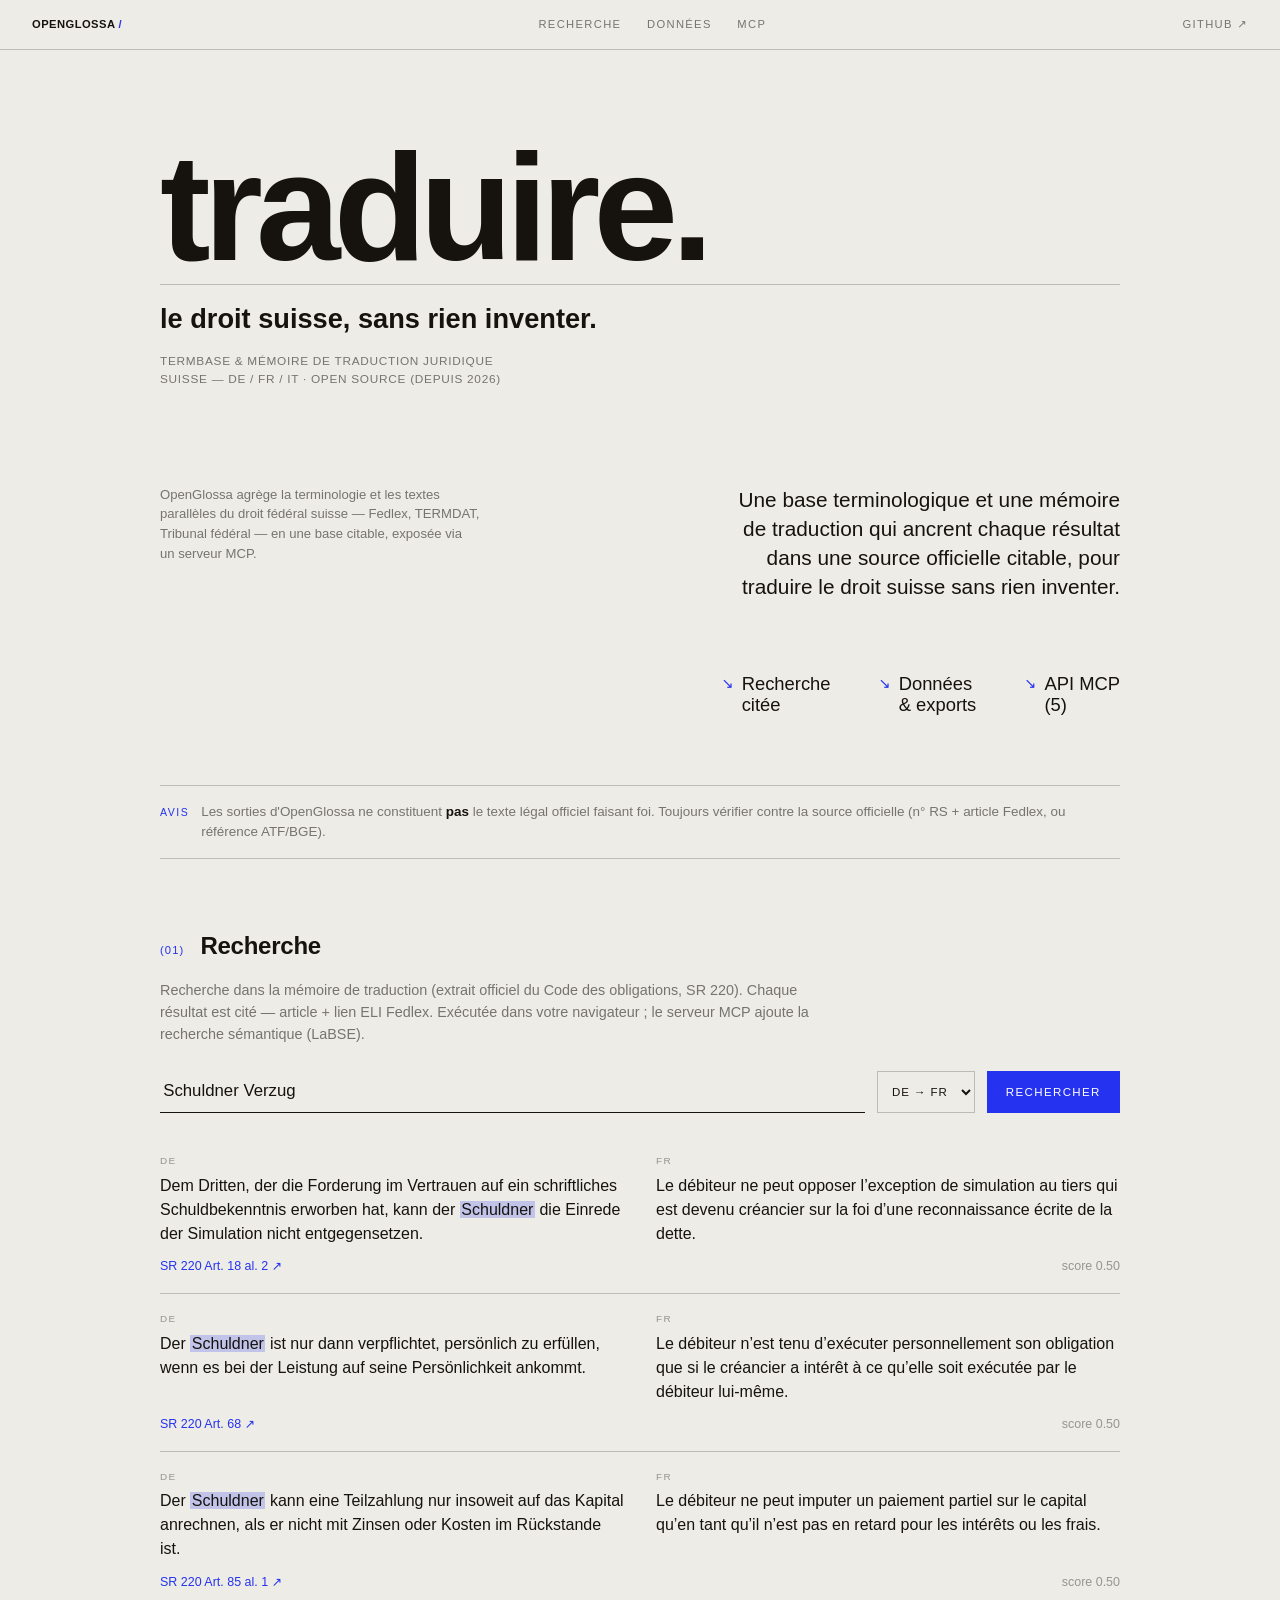
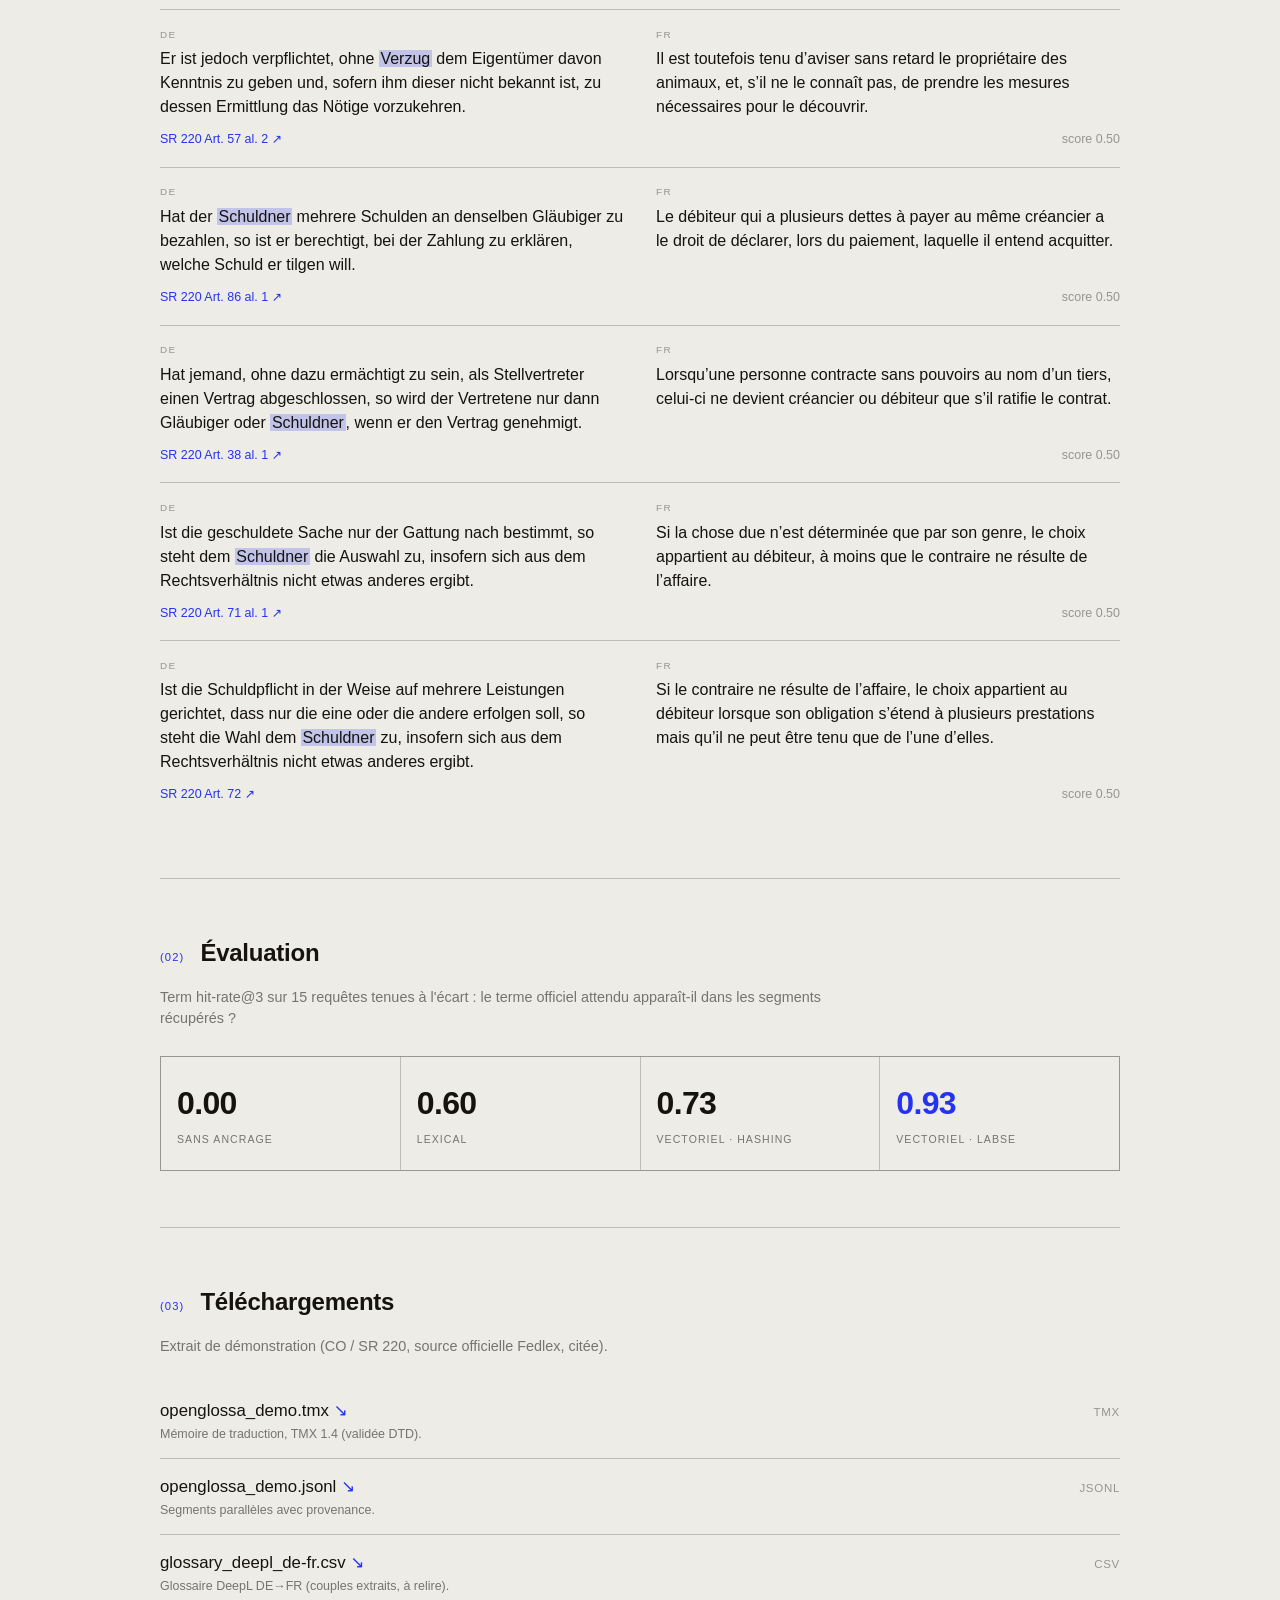
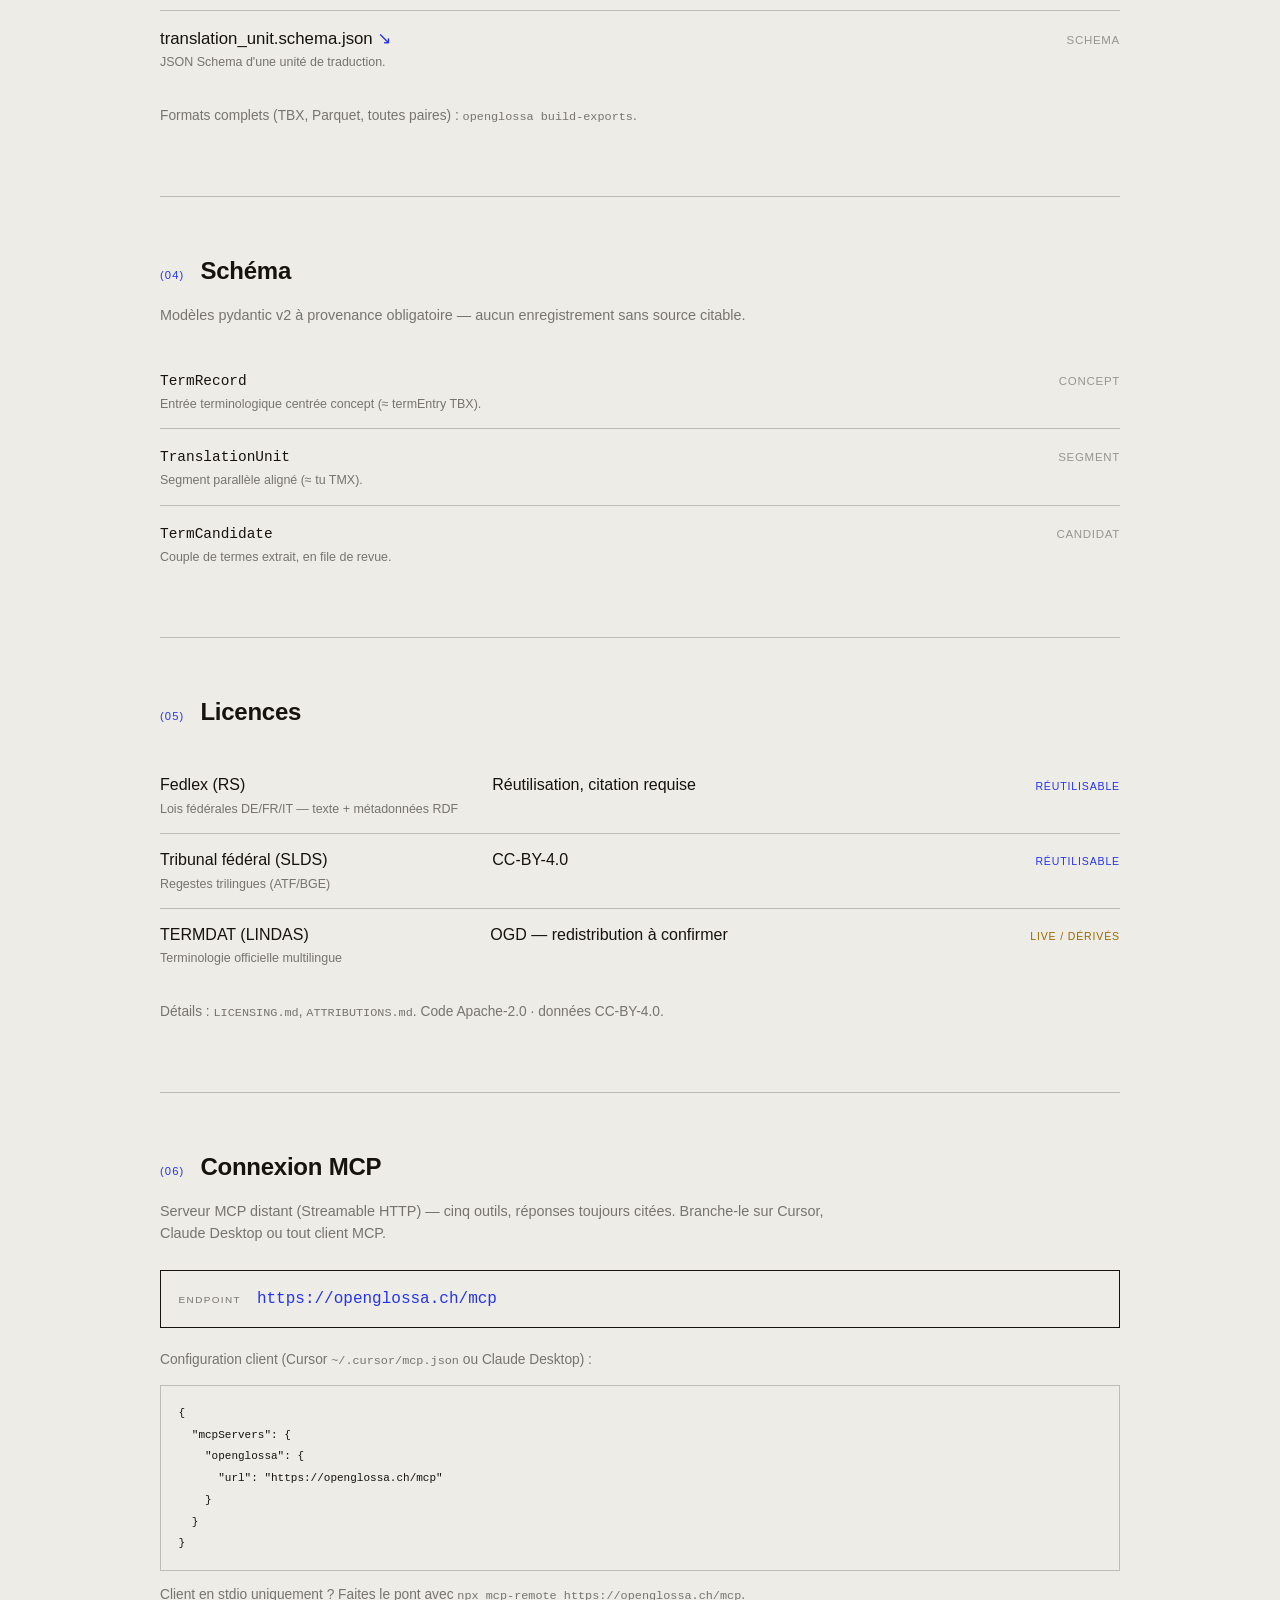
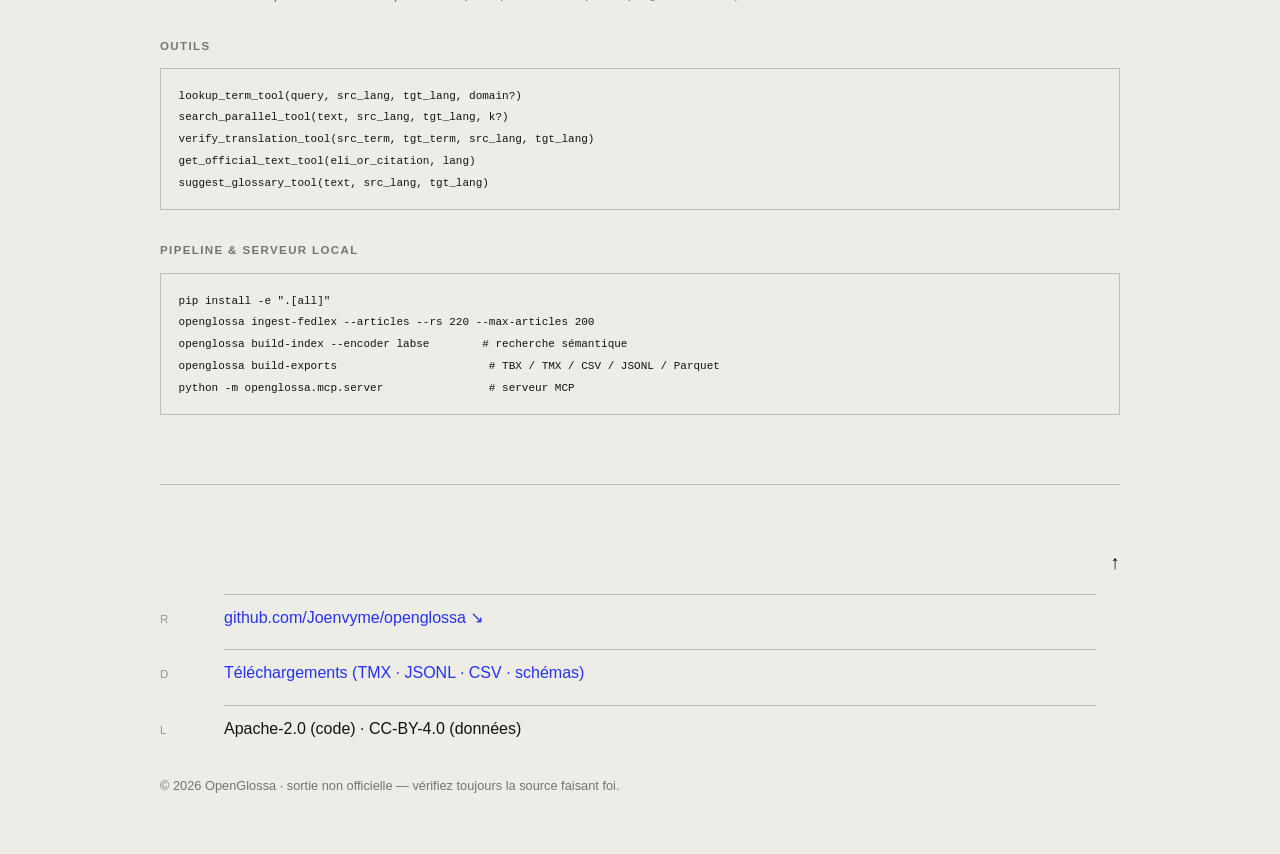
==== public/index.html @ ebf37f39 "site: hero « traduire. » au lieu de « citer. » (décrit mieux l'outil) Co-authored-by: Cursor <cursor" ====
<!doctype html>
<html lang="fr">
  <head>
    <meta charset="utf-8" />
    <meta name="viewport" content="width=device-width, initial-scale=1" />
    <title>OpenGlossa — traduction juridique suisse ancrée dans les sources officielles</title>
    <meta
      name="description"
      content="Termbase et mémoire de traduction open source pour le droit suisse (DE/FR/IT), ancrés dans des sources officielles citables (Fedlex, TERMDAT, Tribunal fédéral)."
    />
    <link rel="stylesheet" href="styles.css" />
  </head>
  <body id="top">
    <header class="topbar">
      <a class="brand" href="#top">openglossa <span>/</span></a>
      <nav class="topnav">
        <a href="#demo">Recherche</a>
        <a href="#data">Données</a>
        <a href="#api">MCP</a>
      </nav>
      <a class="topright" href="https://github.com/Joenvyme/openglossa" target="_blank" rel="noopener">GitHub ↗</a>
    </header>

    <main class="wrap">
      <section class="hero">
        <h1 class="display">traduire.</h1>
        <hr class="hero-rule" />
        <p class="hero-sub">le droit suisse, sans rien inventer.</p>
        <p class="hero-meta">
          Termbase &amp; mémoire de traduction juridique suisse — DE / FR / IT ·
          open source (depuis 2026)
        </p>
      </section>

      <section class="intro">
        <p class="intro-note">
          OpenGlossa agrège la terminologie et les textes parallèles du droit
          fédéral suisse — Fedlex, TERMDAT, Tribunal fédéral — en une base
          citable, exposée via un serveur MCP.
        </p>
        <p class="intro-statement">
          Une base terminologique et une mémoire de traduction qui ancrent
          chaque résultat dans une source officielle citable, pour traduire le
          droit suisse sans rien inventer.
        </p>
      </section>

      <nav class="index">
        <a href="#demo"><span class="arrow">↘</span><span class="t">Recherche<br />citée</span></a>
        <a href="#data"><span class="arrow">↘</span><span class="t">Données<br />&amp; exports</span></a>
        <a href="#api"><span class="arrow">↘</span><span class="t">API MCP<br />(5)</span></a>
      </nav>

      <p class="disclaimer">
        <span class="mark">Avis</span>
        <span>
          Les sorties d'OpenGlossa ne constituent <b>pas</b> le texte légal
          officiel faisant foi. Toujours vérifier contre la source officielle
          (n° RS + article Fedlex, ou référence ATF/BGE).
        </span>
      </p>

      <section id="demo" class="block">
        <div class="block-head"><span class="num">(01)</span><h2>Recherche</h2></div>
        <p class="lead">
          Recherche dans la mémoire de traduction (extrait officiel du Code des
          obligations, SR 220). Chaque résultat est cité — article + lien ELI
          Fedlex. Exécutée dans votre navigateur ; le serveur MCP ajoute la
          recherche sémantique (LaBSE).
        </p>
        <div class="search-bar">
          <input id="q" type="search" placeholder="ex. « Schuldner Verzug », « erreur essentielle », « dol »…" autocomplete="off" />
          <select id="dir" aria-label="Direction">
            <option value="de">DE → FR</option>
            <option value="fr">FR → DE</option>
          </select>
          <button id="go">Rechercher</button>
        </div>
        <div id="results" aria-live="polite"></div>
      </section>

      <section id="eval" class="block">
        <div class="block-head"><span class="num">(02)</span><h2>Évaluation</h2></div>
        <p class="lead">
          Term hit-rate@3 sur 15 requêtes tenues à l'écart : le terme officiel
          attendu apparaît-il dans les segments récupérés ?
        </p>
        <div class="metrics">
          <div class="metric"><div class="v">0.00</div><div class="k">sans ancrage</div></div>
          <div class="metric"><div class="v">0.60</div><div class="k">lexical</div></div>
          <div class="metric"><div class="v">0.73</div><div class="k">vectoriel · hashing</div></div>
          <div class="metric best"><div class="v">0.93</div><div class="k">vectoriel · LaBSE</div></div>
        </div>
      </section>

      <section id="data" class="block">
        <div class="block-head"><span class="num">(03)</span><h2>Téléchargements</h2></div>
        <p class="lead">Extrait de démonstration (CO / SR 220, source officielle Fedlex, citée).</p>
        <div class="rows">
          <div class="row">
            <div class="row-main">
              <a class="dl-arrow" href="downloads/openglossa_demo.tmx" download>openglossa_demo.tmx</a>
              <span class="row-sub">Mémoire de traduction, TMX 1.4 (validée DTD).</span>
            </div>
            <span class="row-meta">TMX</span>
          </div>
          <div class="row">
            <div class="row-main">
              <a class="dl-arrow" href="downloads/openglossa_demo.jsonl" download>openglossa_demo.jsonl</a>
              <span class="row-sub">Segments parallèles avec provenance.</span>
            </div>
            <span class="row-meta">JSONL</span>
          </div>
          <div class="row">
            <div class="row-main">
              <a class="dl-arrow" href="downloads/glossary_deepl_de-fr.csv" download>glossary_deepl_de-fr.csv</a>
              <span class="row-sub">Glossaire DeepL DE→FR (couples extraits, à relire).</span>
            </div>
            <span class="row-meta">CSV</span>
          </div>
          <div class="row">
            <div class="row-main">
              <a class="dl-arrow" href="downloads/schemas/translation_unit.schema.json" download>translation_unit.schema.json</a>
              <span class="row-sub">JSON Schema d'une unité de traduction.</span>
            </div>
            <span class="row-meta">Schema</span>
          </div>
        </div>
        <p class="hint" style="margin-top:1.2rem">
          Formats complets (TBX, Parquet, toutes paires) : <code>openglossa build-exports</code>.
        </p>
      </section>

      <section id="schema" class="block">
        <div class="block-head"><span class="num">(04)</span><h2>Schéma</h2></div>
        <p class="lead">Modèles pydantic v2 à provenance obligatoire — aucun enregistrement sans source citable.</p>
        <div class="rows">
          <div class="row">
            <div class="row-main">
              <a href="downloads/schemas/term_record.schema.json"><code>TermRecord</code></a>
              <span class="row-sub">Entrée terminologique centrée concept (≈ termEntry TBX).</span>
            </div>
            <span class="row-meta">concept</span>
          </div>
          <div class="row">
            <div class="row-main">
              <a href="downloads/schemas/translation_unit.schema.json"><code>TranslationUnit</code></a>
              <span class="row-sub">Segment parallèle aligné (≈ tu TMX).</span>
            </div>
            <span class="row-meta">segment</span>
          </div>
          <div class="row">
            <div class="row-main">
              <a href="downloads/schemas/term_candidate.schema.json"><code>TermCandidate</code></a>
              <span class="row-sub">Couple de termes extrait, en file de revue.</span>
            </div>
            <span class="row-meta">candidat</span>
          </div>
        </div>
      </section>

      <section id="licences" class="block">
        <div class="block-head"><span class="num">(05)</span><h2>Licences</h2></div>
        <div class="rows reg">
          <div class="row">
            <div class="row-main">Fedlex (RS)<span class="row-sub">Lois fédérales DE/FR/IT — texte + métadonnées RDF</span></div>
            <div>Réutilisation, citation requise</div>
            <span class="row-meta"><span class="badge ok">réutilisable</span></span>
          </div>
          <div class="row">
            <div class="row-main">Tribunal fédéral (SLDS)<span class="row-sub">Regestes trilingues (ATF/BGE)</span></div>
            <div>CC-BY-4.0</div>
            <span class="row-meta"><span class="badge ok">réutilisable</span></span>
          </div>
          <div class="row">
            <div class="row-main">TERMDAT (LINDAS)<span class="row-sub">Terminologie officielle multilingue</span></div>
            <div>OGD — redistribution à confirmer</div>
            <span class="row-meta"><span class="badge warn">live / dérivés</span></span>
          </div>
        </div>
        <p class="hint" style="margin-top:1.2rem">
          Détails : <code>LICENSING.md</code>, <code>ATTRIBUTIONS.md</code>. Code Apache-2.0 · données CC-BY-4.0.
        </p>
      </section>

      <section id="api" class="block">
        <div class="block-head"><span class="num">(06)</span><h2>Connexion MCP</h2></div>
        <p class="lead">
          Serveur MCP distant (Streamable HTTP) — cinq outils, réponses toujours
          citées. Branche-le sur Cursor, Claude Desktop ou tout client MCP.
        </p>
        <div class="endpoint">
          <span class="endpoint-label">Endpoint</span>
          <code id="mcp-url">https://openglossa.ch/mcp</code>
        </div>
        <p class="hint">Configuration client (Cursor <code>~/.cursor/mcp.json</code> ou Claude Desktop) :</p>
        <pre><code>{
  "mcpServers": {
    "openglossa": {
      "url": "https://openglossa.ch/mcp"
    }
  }
}</code></pre>
        <p class="hint">
          Client en stdio uniquement ? Faites le pont avec
          <code>npx mcp-remote https://openglossa.ch/mcp</code>.
        </p>

        <h3 class="sub">Outils</h3>
        <pre><code>lookup_term_tool(query, src_lang, tgt_lang, domain?)
search_parallel_tool(text, src_lang, tgt_lang, k?)
verify_translation_tool(src_term, tgt_term, src_lang, tgt_lang)
get_official_text_tool(eli_or_citation, lang)
suggest_glossary_tool(text, src_lang, tgt_lang)</code></pre>

        <h3 class="sub">Pipeline &amp; serveur local</h3>
        <pre><code>pip install -e ".[all]"
openglossa ingest-fedlex --articles --rs 220 --max-articles 200
openglossa build-index --encoder labse        # recherche sémantique
openglossa build-exports                       # TBX / TMX / CSV / JSONL / Parquet
python -m openglossa.mcp.server                # serveur MCP</code></pre>
      </section>

      <footer>
        <div class="foot-top"><a href="#top" aria-label="Haut de page">↑</a></div>
        <div class="foot-grid">
          <span class="fl">R</span>
          <span class="fv foot-row"><a href="https://github.com/Joenvyme/openglossa" target="_blank" rel="noopener">github.com/Joenvyme/openglossa ↘</a></span>
          <span class="foot-row"></span>
          <span class="fl">D</span>
          <span class="fv foot-row"><a href="#data">Téléchargements (TMX · JSONL · CSV · schémas)</a></span>
          <span class="foot-row"></span>
          <span class="fl">L</span>
          <span class="fv foot-row">Apache-2.0 (code) · CC-BY-4.0 (données)</span>
          <span class="foot-row"></span>
        </div>
        <p class="copyright">© 2026 OpenGlossa · sortie non officielle — vérifiez toujours la source faisant foi.</p>
      </footer>
    </main>

    <script src="app.js"></script>
  </body>
</html>
---- public/styles.css ----
/* OpenGlossa — editorial minimalist (paper, hairlines, royal-blue accent). */

:root {
  --bg: #edece6;
  --ink: #16130f;
  --muted: rgba(22, 19, 15, 0.55);
  --faint: rgba(22, 19, 15, 0.4);
  --line: rgba(22, 19, 15, 0.22);
  --accent: #2533f0;
  --maxw: 64rem;
}

* { box-sizing: border-box; }

html { scroll-behavior: smooth; }

body {
  margin: 0;
  background: var(--bg);
  color: var(--ink);
  font-family: "Helvetica Neue", Helvetica, Arial, system-ui, sans-serif;
  font-size: 16px;
  line-height: 1.5;
  -webkit-font-smoothing: antialiased;
  text-rendering: optimizeLegibility;
}

.wrap { max-width: var(--maxw); margin: 0 auto; padding: 0 2rem; }

a { color: var(--accent); text-decoration: none; }
a:hover { text-decoration: underline; text-underline-offset: 3px; }

hr { border: 0; border-top: 1px solid var(--line); margin: 0; }

.label {
  font-size: 0.66rem; letter-spacing: 0.14em; text-transform: uppercase;
  color: var(--muted);
}
.arrow { color: var(--accent); font-weight: 400; }

/* ---------- top bar ---------- */
.topbar {
  position: sticky; top: 0; z-index: 10;
  display: flex; align-items: center; justify-content: space-between;
  padding: 1rem 2rem;
  font-size: 0.7rem; letter-spacing: 0.12em; text-transform: uppercase;
  background: color-mix(in srgb, var(--bg) 88%, transparent);
  backdrop-filter: blur(6px);
  border-bottom: 1px solid var(--line);
}
.topbar .brand { color: var(--ink); font-weight: 600; letter-spacing: 0.04em; }
.topbar .brand span { color: var(--accent); }
.topnav { display: flex; gap: 1.6rem; }
.topnav a, .topright { color: var(--muted); }
.topnav a:hover, .topright:hover { color: var(--ink); text-decoration: none; }

/* ---------- hero ---------- */
.hero { padding: 5.5rem 0 2.5rem; }
.display {
  margin: 0; font-weight: 600; letter-spacing: -0.045em; line-height: 0.92;
  font-size: clamp(3.5rem, 13vw, 9.5rem);
}
.hero-rule { margin: 0.4rem 0 0.9rem; }
.hero-sub { margin: 0; font-size: clamp(1.1rem, 3vw, 1.7rem); font-weight: 600; }
.hero-meta { margin: 0.8rem 0 0; max-width: 24rem; font-size: 0.74rem; letter-spacing: 0.06em; color: var(--muted); text-transform: uppercase; }

/* ---------- intro two-column ---------- */
.intro {
  display: grid; grid-template-columns: 1fr 1fr; gap: 2rem;
  padding: 3.5rem 0; align-items: start;
}
.intro-note { margin: 0; max-width: 20rem; font-size: 0.82rem; color: var(--muted); }
.intro-statement {
  margin: 0; justify-self: end; text-align: right; max-width: 24rem;
  font-size: clamp(1rem, 2.2vw, 1.3rem); line-height: 1.4;
}

/* ---------- index nav ---------- */
.index {
  display: flex; flex-wrap: wrap; gap: 3rem; justify-content: flex-end;
  padding: 1rem 0 3.5rem;
}
.index a { color: var(--ink); display: flex; gap: 0.5rem; align-items: flex-start; }
.index a:hover { text-decoration: none; color: var(--accent); }
.index a .t { font-size: 1.15rem; line-height: 1.15; }
.index a .arrow { font-size: 0.9rem; }

/* ---------- disclaimer ---------- */
.disclaimer {
  display: flex; gap: 0.75rem; align-items: baseline;
  padding: 1rem 0; border-top: 1px solid var(--line); border-bottom: 1px solid var(--line);
  font-size: 0.84rem; color: var(--muted);
}
.disclaimer b { color: var(--ink); }
.disclaimer .mark { color: var(--accent); font-size: 0.66rem; letter-spacing: 0.14em; text-transform: uppercase; white-space: nowrap; }

/* ---------- generic block ---------- */
.block { padding: 3.5rem 0; border-bottom: 1px solid var(--line); }
.block-head { display: flex; align-items: baseline; gap: 1rem; margin-bottom: 1.8rem; }
.block-head .num { font-size: 0.7rem; color: var(--accent); letter-spacing: 0.1em; }
.block-head h2 { margin: 0; font-size: 1.5rem; font-weight: 600; letter-spacing: -0.01em; }
.block .lead { margin: -0.8rem 0 1.6rem; max-width: 42rem; font-size: 0.9rem; color: var(--muted); }

/* ---------- search demo ---------- */
.search-bar { display: flex; gap: 0.75rem; flex-wrap: wrap; align-items: stretch; margin-bottom: 1.5rem; }
.search-bar input[type="search"] {
  flex: 1 1 20rem; padding: 0.65rem 0.2rem; font-size: 1.05rem; color: var(--ink);
  background: transparent; border: 0; border-bottom: 1px solid var(--ink);
  font-family: inherit;
}
.search-bar input[type="search"]:focus { outline: none; border-color: var(--accent); }
.search-bar select {
  padding: 0.5rem 0.6rem; font-size: 0.72rem; letter-spacing: 0.08em; text-transform: uppercase;
  background: transparent; color: var(--ink); border: 1px solid var(--line); border-radius: 0;
}
.search-bar button {
  padding: 0.5rem 1.2rem; font-size: 0.72rem; letter-spacing: 0.12em; text-transform: uppercase;
  background: var(--accent); color: #fff; border: 0; cursor: pointer;
}
.search-bar button:hover { background: var(--ink); }

#results .result { padding: 1.1rem 0; border-top: 1px solid var(--line); }
#results .result:first-child { border-top: 0; }
.result .pair { display: grid; grid-template-columns: 1fr 1fr; gap: 2rem; }
@media (max-width: 40rem) { .result .pair { grid-template-columns: 1fr; gap: 0.6rem; } }
.result .lang { font-size: 0.62rem; letter-spacing: 0.14em; text-transform: uppercase; color: var(--faint); margin-bottom: 0.3rem; }
.result .cite { display: flex; justify-content: space-between; gap: 1rem; margin-top: 0.7rem; font-size: 0.78rem; }
.result .cite .score { color: var(--faint); font-variant-numeric: tabular-nums; }
.result mark { background: color-mix(in srgb, var(--accent) 22%, transparent); color: inherit; padding: 0 0.1em; }
.hint { color: var(--muted); font-size: 0.86rem; }

/* ---------- metrics ---------- */
.metrics { display: grid; grid-template-columns: repeat(4, 1fr); gap: 1px; background: var(--line); border: 1px solid var(--line); }
@media (max-width: 40rem) { .metrics { grid-template-columns: repeat(2, 1fr); } }
.metric { background: var(--bg); padding: 1.4rem 1rem; text-align: left; }
.metric .v { font-size: 2rem; font-weight: 600; letter-spacing: -0.02em; font-variant-numeric: tabular-nums; }
.metric.best .v { color: var(--accent); }
.metric .k { font-size: 0.66rem; letter-spacing: 0.1em; text-transform: uppercase; color: var(--muted); margin-top: 0.3rem; }

/* ---------- list rows (downloads / schema / licences) ---------- */
.rows { display: flex; flex-direction: column; }
.row {
  display: grid; grid-template-columns: 1fr auto; gap: 1rem; align-items: baseline;
  padding: 0.9rem 0; border-top: 1px solid var(--line);
}
.row:first-child { border-top: 0; }
.row .row-main a { font-size: 1.05rem; color: var(--ink); }
.row .row-main a:hover { color: var(--accent); }
.row .row-sub { display: block; font-size: 0.78rem; color: var(--muted); margin-top: 0.15rem; }
.row .row-meta { font-size: 0.72rem; letter-spacing: 0.06em; text-transform: uppercase; color: var(--faint); white-space: nowrap; }
.dl-arrow::after { content: " ↘"; color: var(--accent); }

/* license registry */
.reg .row { grid-template-columns: 1.2fr 2fr auto; }
@media (max-width: 46rem) { .reg .row { grid-template-columns: 1fr; } .reg .row-meta { justify-self: start; } }
.badge { font-size: 0.66rem; letter-spacing: 0.08em; text-transform: uppercase; }
.badge.ok { color: var(--accent); }
.badge.warn { color: #9a6a00; }

.sub { margin: 2rem 0 0.6rem; font-size: 0.72rem; letter-spacing: 0.12em; text-transform: uppercase; color: var(--muted); font-weight: 600; }

.endpoint {
  display: flex; align-items: baseline; gap: 1rem; flex-wrap: wrap;
  padding: 1rem 1.1rem; margin-bottom: 1.4rem;
  border: 1px solid var(--ink);
}
.endpoint-label { font-size: 0.62rem; letter-spacing: 0.14em; text-transform: uppercase; color: var(--muted); }
.endpoint code { font-size: 1rem; color: var(--accent); word-break: break-all; }

pre {
  background: transparent; border: 1px solid var(--line);
  padding: 1rem 1.1rem; overflow-x: auto; font-size: 0.8rem; line-height: 1.7;
  font-family: ui-monospace, "SF Mono", Menlo, Consolas, monospace;
}
code { font-family: ui-monospace, "SF Mono", Menlo, Consolas, monospace; font-size: 0.86em; }
.block ul { padding-left: 1.1rem; }
.block li { margin: 0.3rem 0; }

/* ---------- footer ---------- */
footer { padding: 4rem 0 3rem; }
.foot-grid { display: grid; grid-template-columns: 2.5rem 1fr auto; gap: 0.5rem 1.5rem; align-items: baseline; }
.foot-grid .fl { font-size: 0.72rem; letter-spacing: 0.1em; text-transform: uppercase; color: var(--faint); }
.foot-grid .fv { font-size: 1rem; }
.foot-row { padding: 0.7rem 0; border-top: 1px solid var(--line); }
.foot-top { display: flex; justify-content: flex-end; padding-bottom: 1rem; }
.foot-top a { font-size: 1.2rem; color: var(--ink); }
.copyright { margin-top: 1.5rem; font-size: 0.8rem; color: var(--muted); }

@media (max-width: 40rem) {
  .wrap, .topbar { padding-left: 1.25rem; padding-right: 1.25rem; }
  .intro { grid-template-columns: 1fr; }
  .intro-statement { justify-self: start; text-align: left; }
  .index { justify-content: flex-start; gap: 1.75rem; }
  .topnav { display: none; }
}
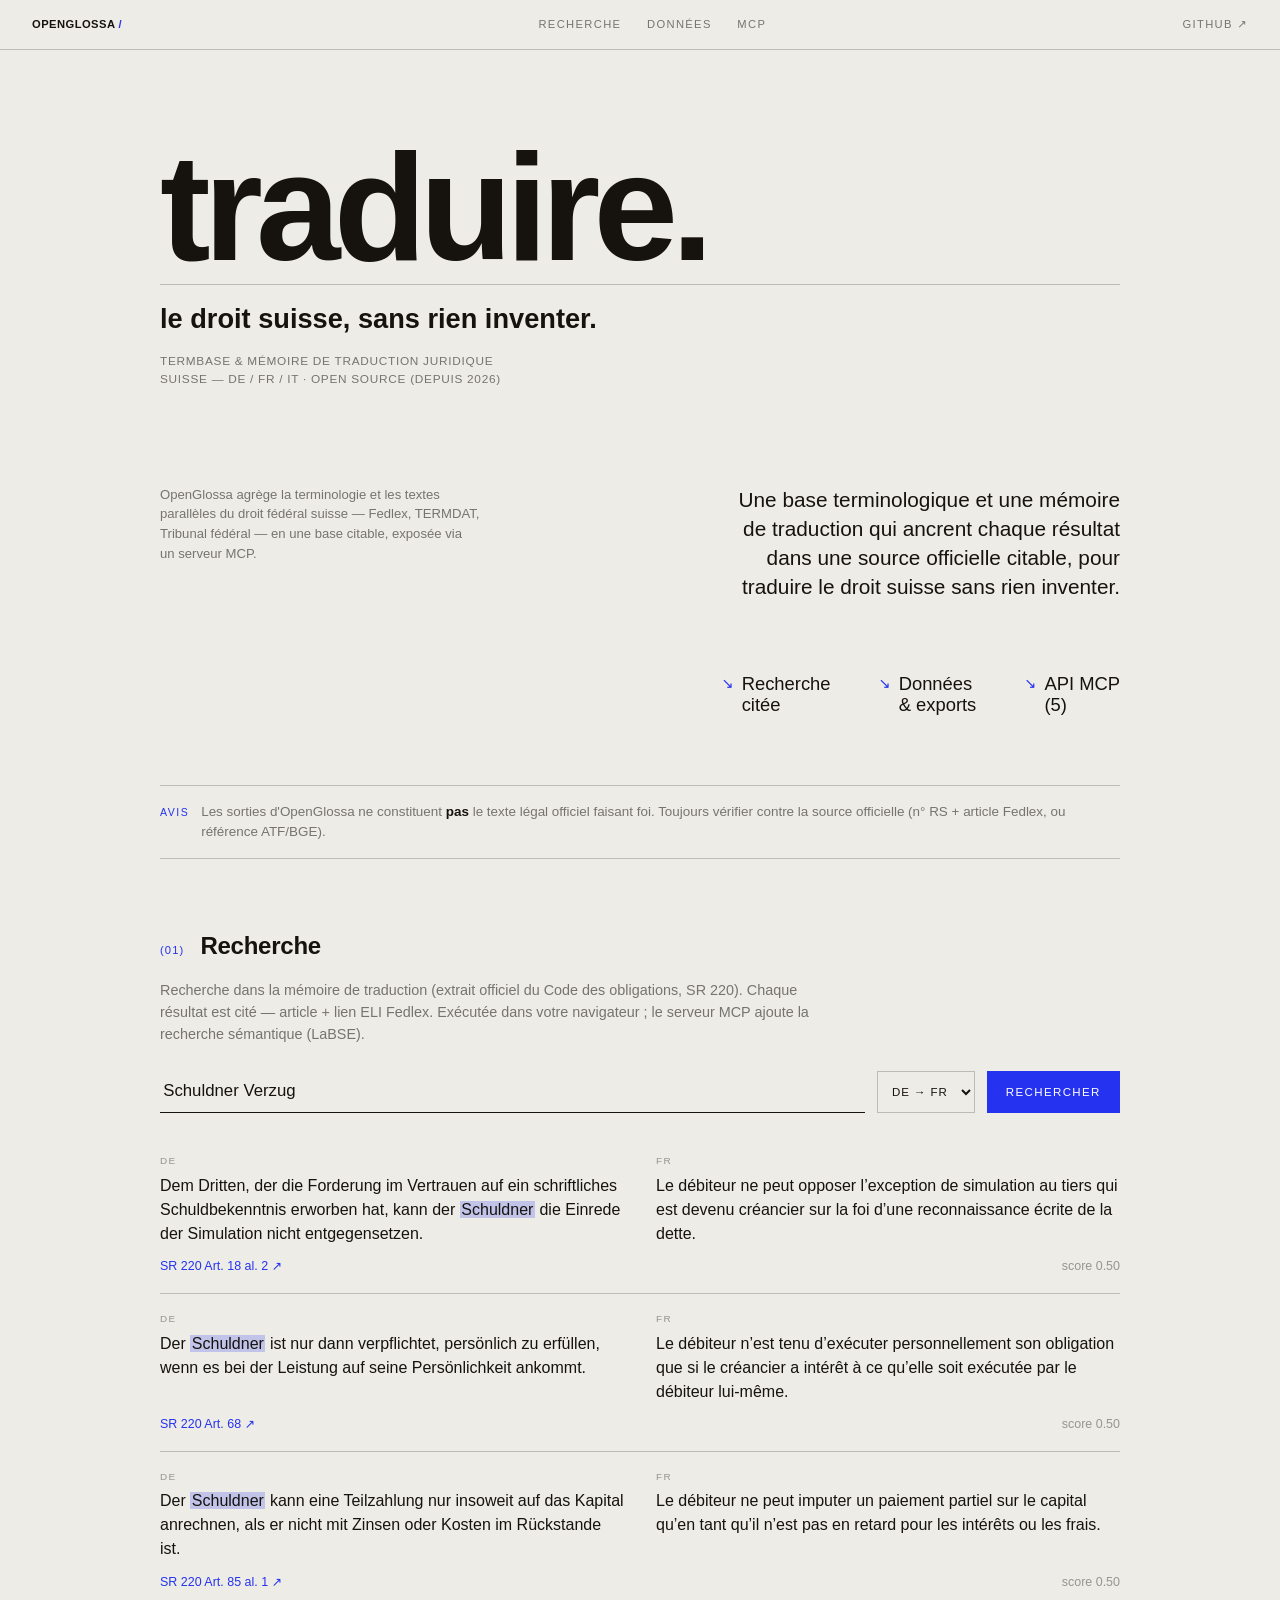
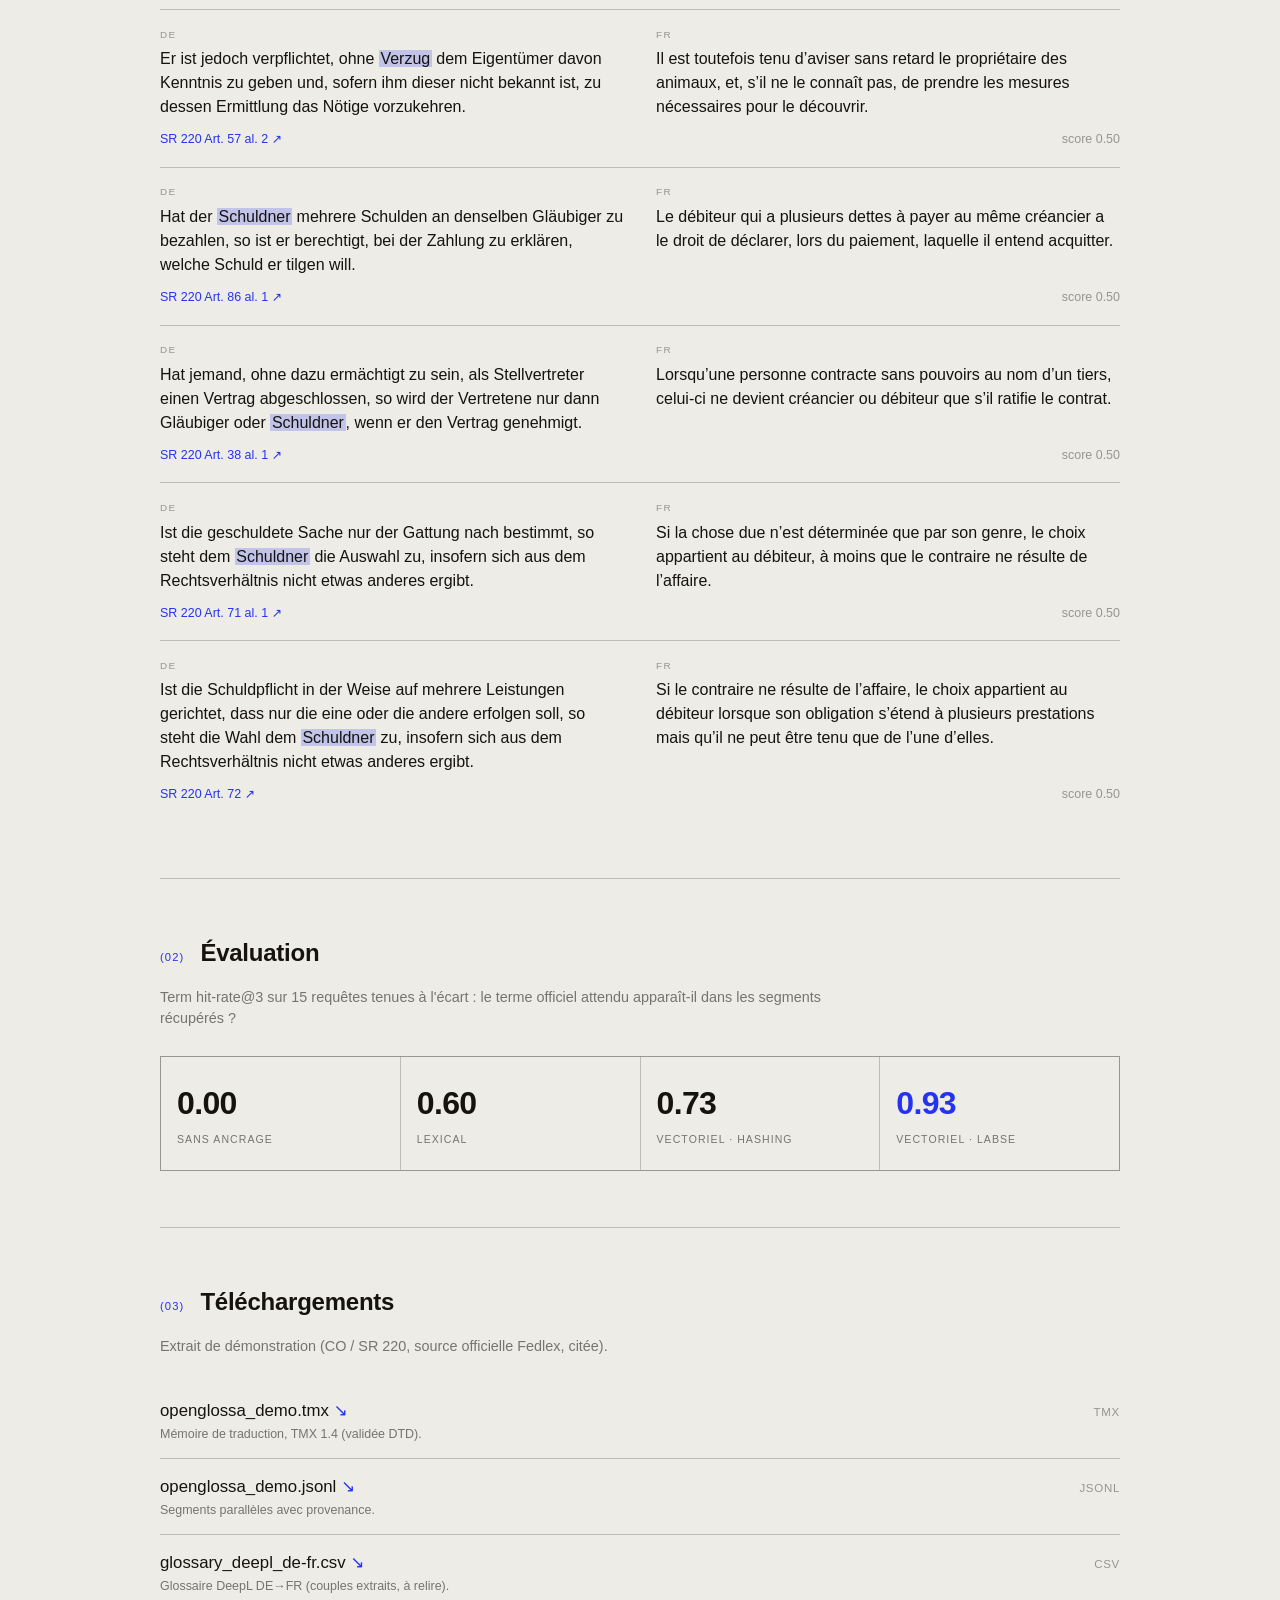
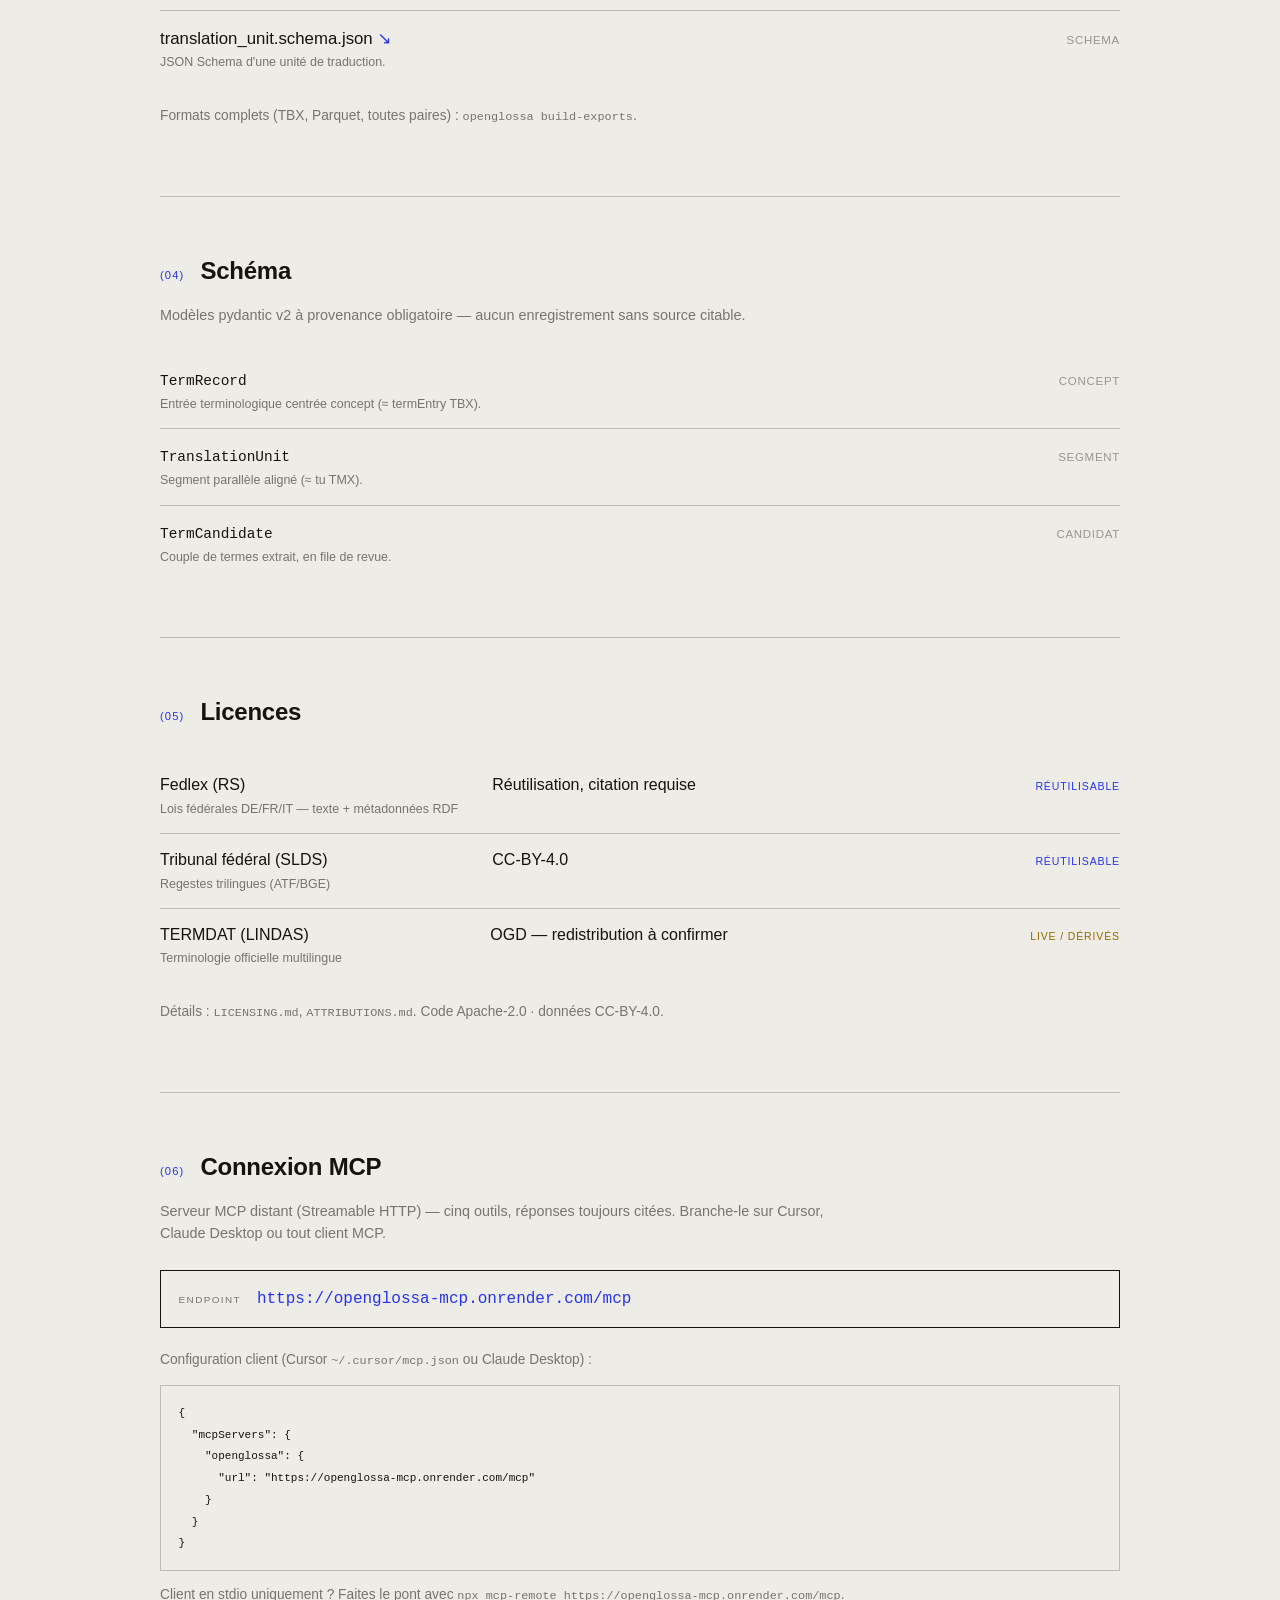
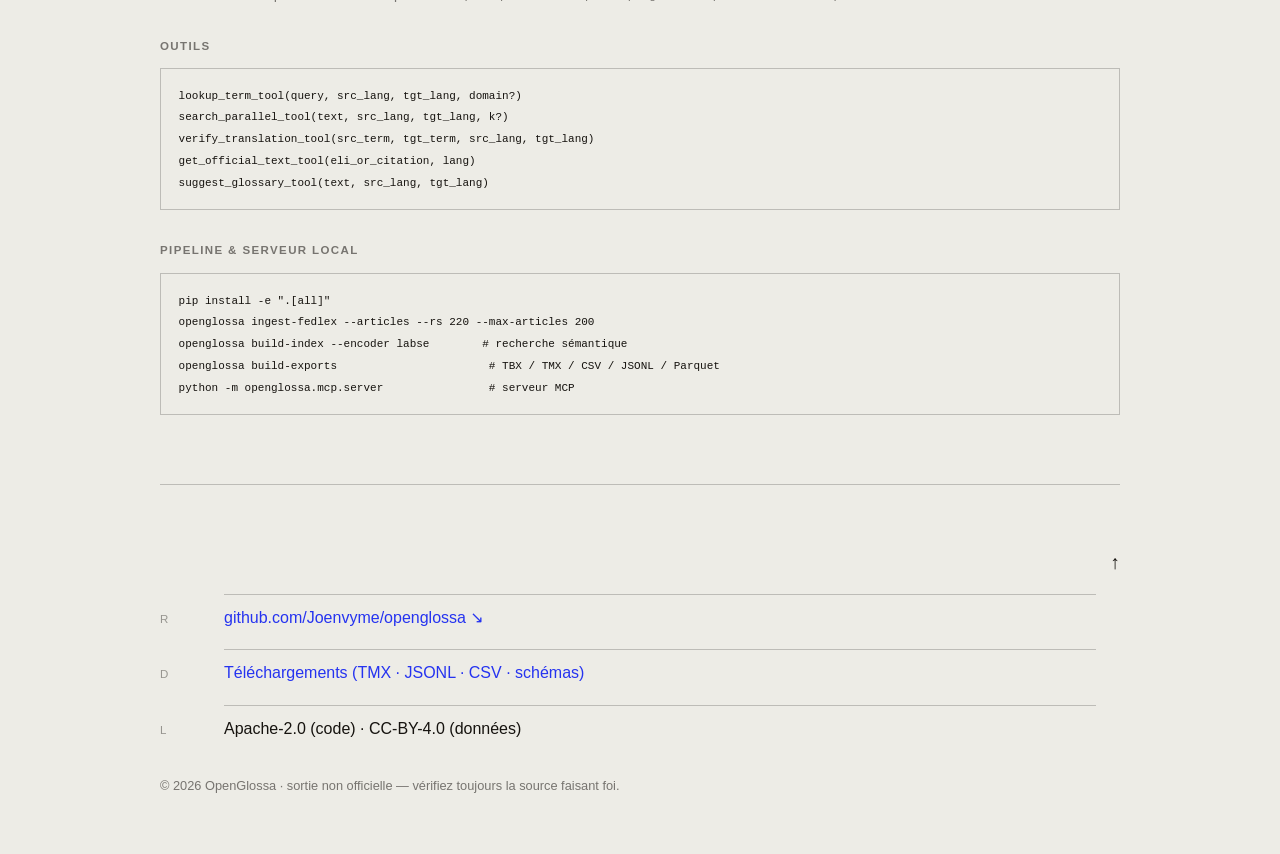
==== commit afd8b91c: "site: pointer le connecteur MCP vers Render (recherche sémantique) Co-authored-by: Cursor <cursorage" ====
--- a/public/index.html
+++ b/public/index.html
@@ -191,19 +191,19 @@
         </p>
         <div class="endpoint">
           <span class="endpoint-label">Endpoint</span>
-          <code id="mcp-url">https://openglossa.ch/mcp</code>
+          <code id="mcp-url">https://openglossa-mcp.onrender.com/mcp</code>
         </div>
         <p class="hint">Configuration client (Cursor <code>~/.cursor/mcp.json</code> ou Claude Desktop) :</p>
         <pre><code>{
   "mcpServers": {
     "openglossa": {
-      "url": "https://openglossa.ch/mcp"
+      "url": "https://openglossa-mcp.onrender.com/mcp"
     }
   }
 }</code></pre>
         <p class="hint">
           Client en stdio uniquement ? Faites le pont avec
-          <code>npx mcp-remote https://openglossa.ch/mcp</code>.
+          <code>npx mcp-remote https://openglossa-mcp.onrender.com/mcp</code>.
         </p>
 
         <h3 class="sub">Outils</h3>
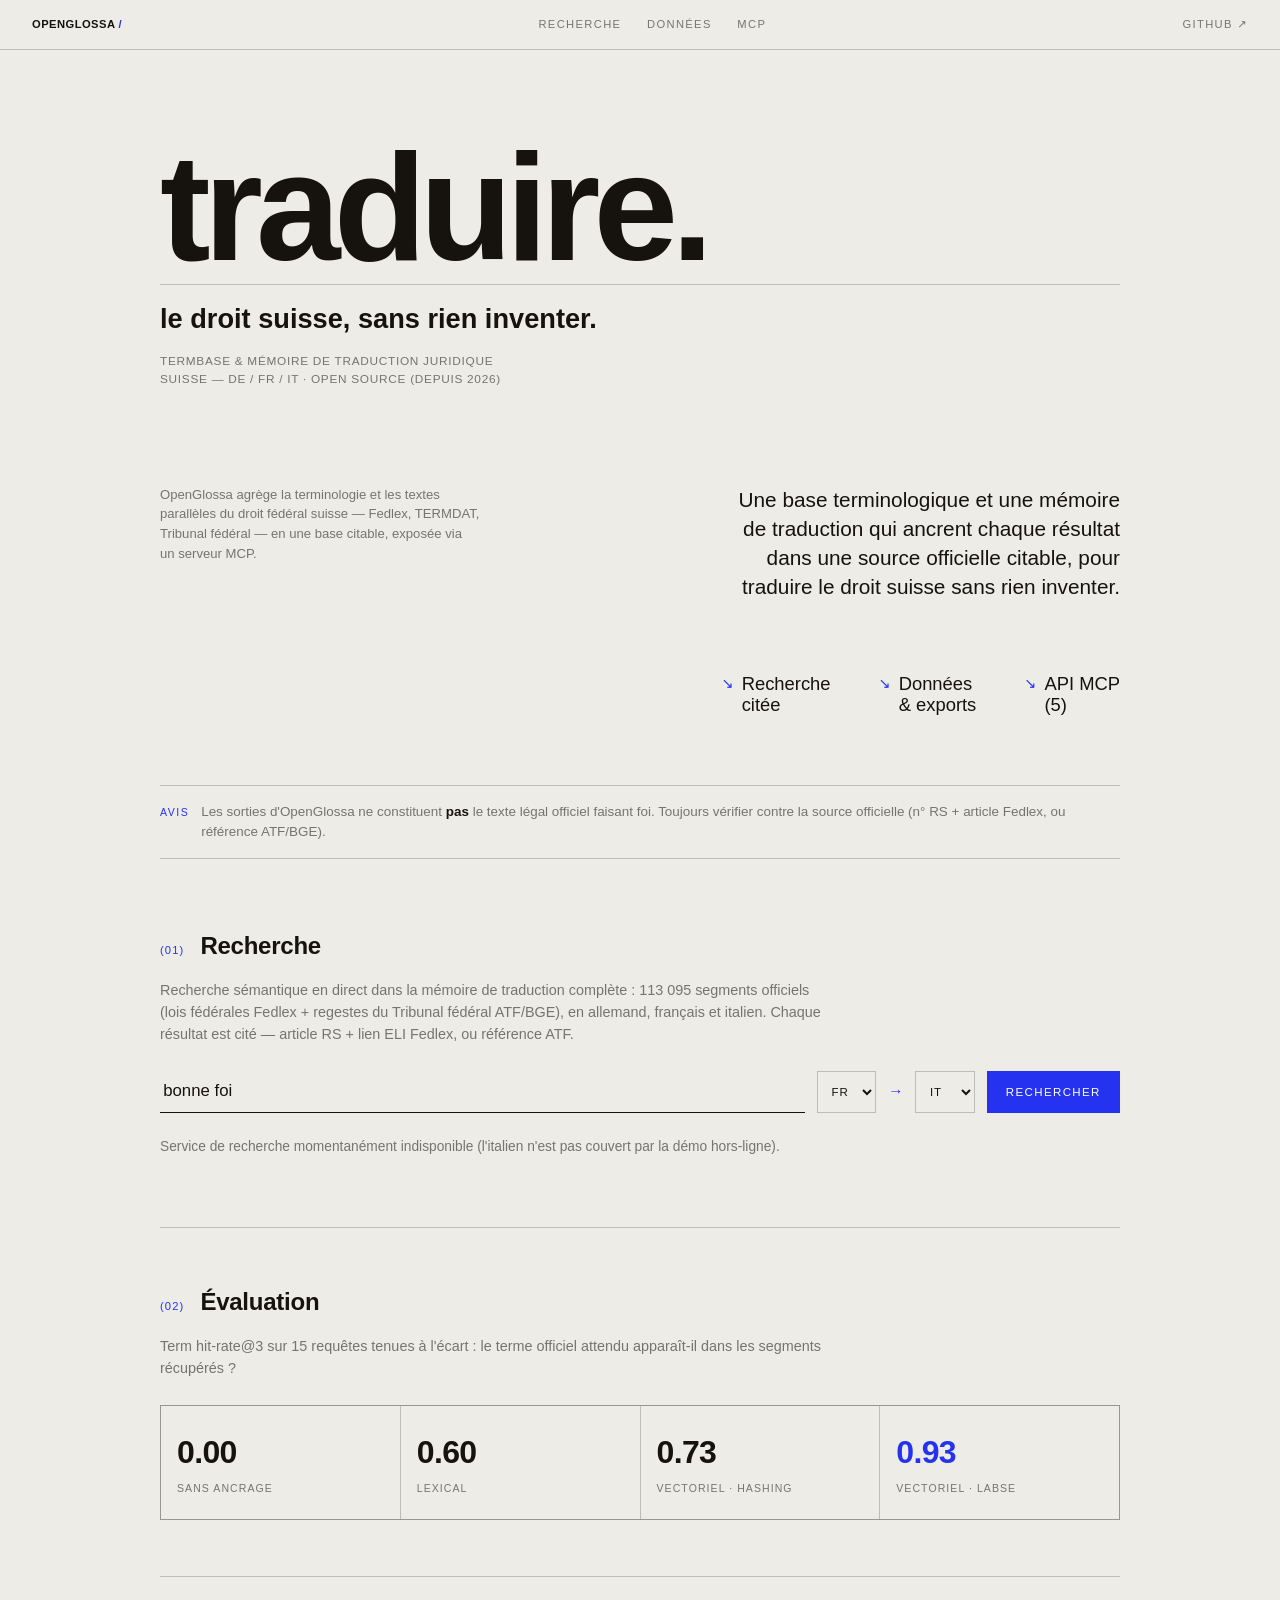
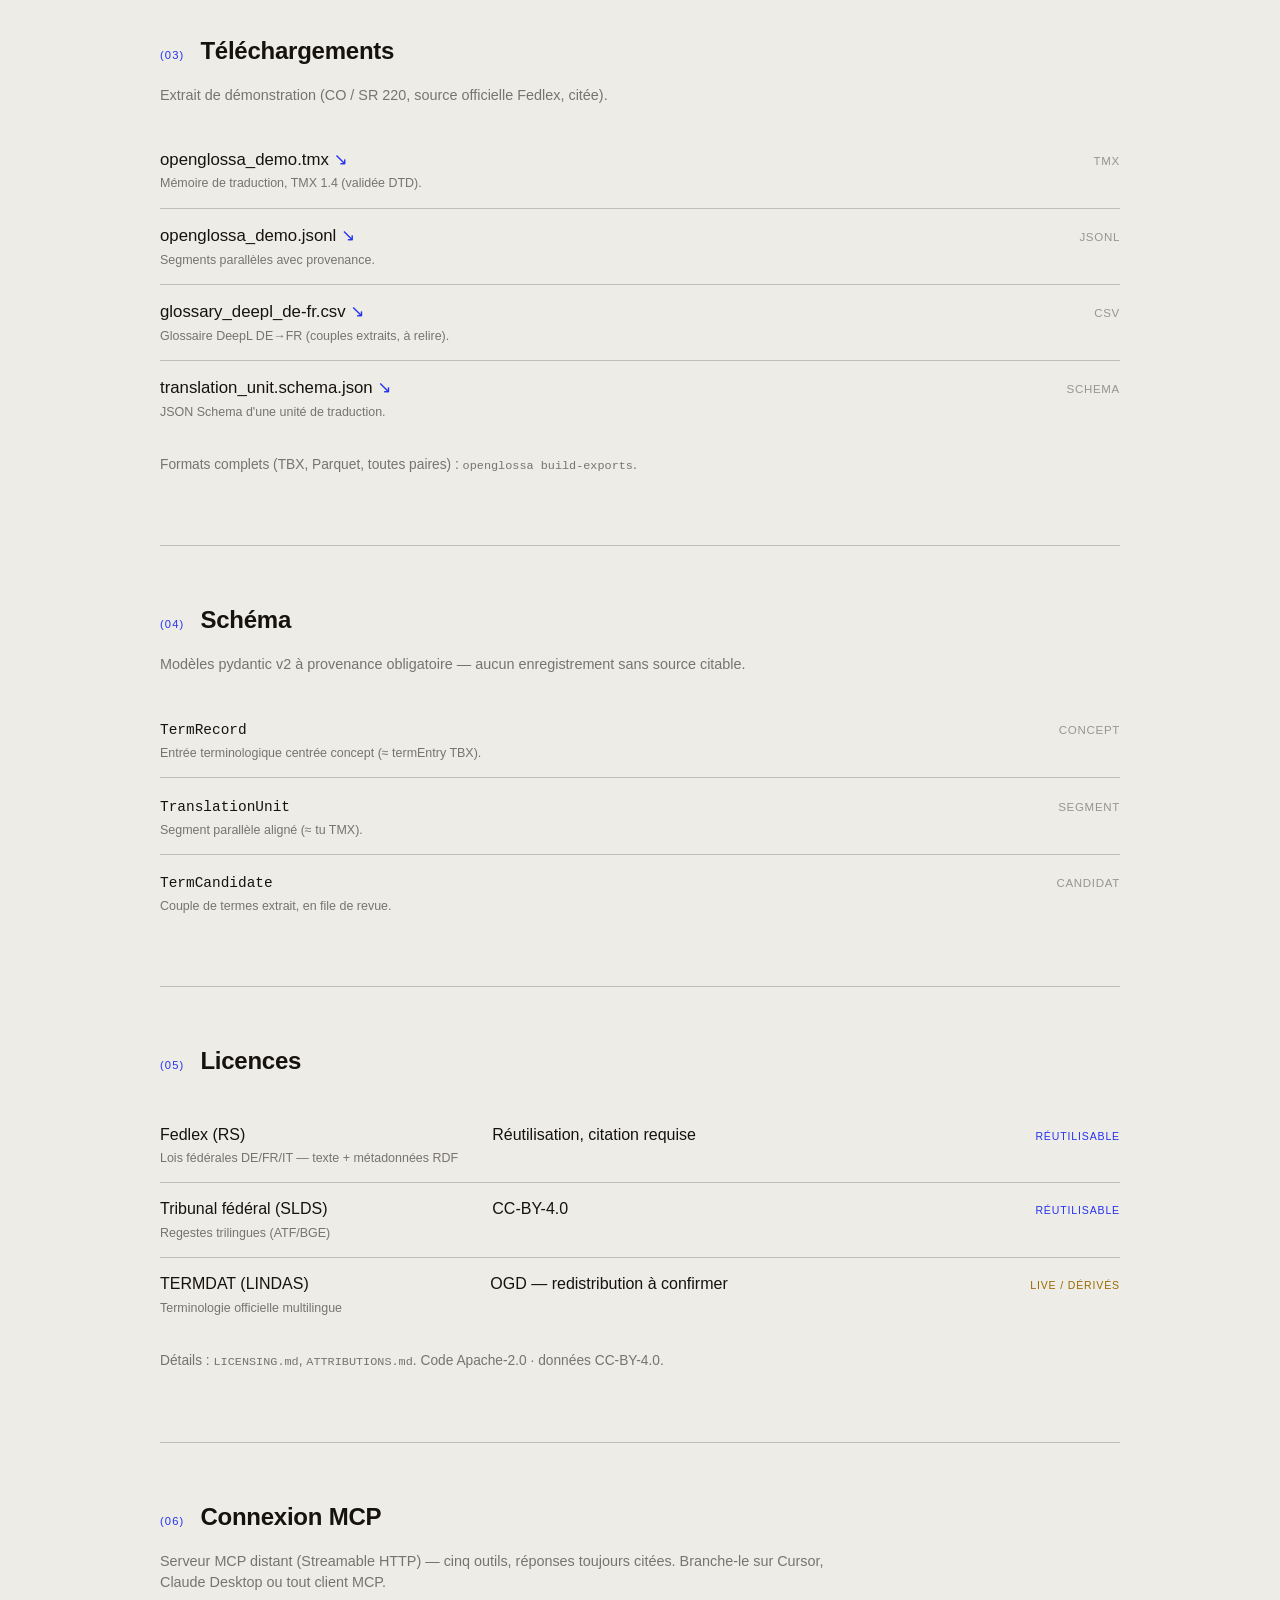
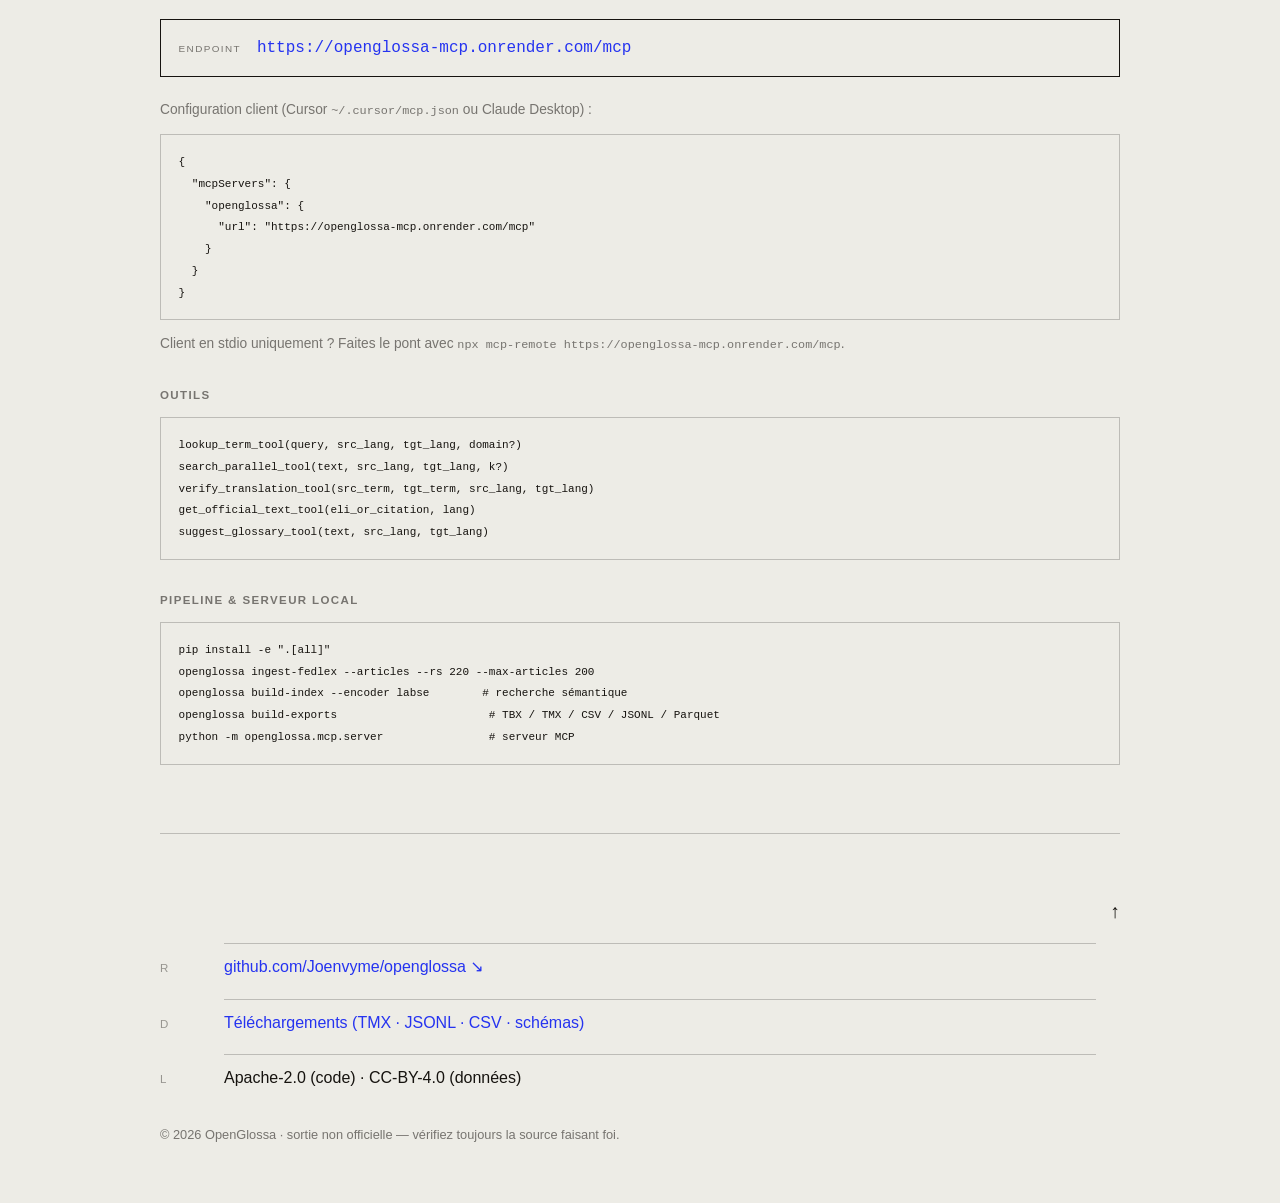
==== commit 90d2d03c: "recherche web en direct sur le corpus complet via endpoint REST /search - serveur: route /search (+ " ====
--- a/public/index.html
+++ b/public/index.html
@@ -63,16 +63,23 @@
       <section id="demo" class="block">
         <div class="block-head"><span class="num">(01)</span><h2>Recherche</h2></div>
         <p class="lead">
-          Recherche dans la mémoire de traduction (extrait officiel du Code des
-          obligations, SR 220). Chaque résultat est cité — article + lien ELI
-          Fedlex. Exécutée dans votre navigateur ; le serveur MCP ajoute la
-          recherche sémantique (LaBSE).
+          Recherche sémantique en direct dans la mémoire de traduction complète :
+          113 095 segments officiels (lois fédérales Fedlex + regestes du Tribunal
+          fédéral ATF/BGE), en allemand, français et italien. Chaque résultat est
+          cité — article RS + lien ELI Fedlex, ou référence ATF.
         </p>
         <div class="search-bar">
-          <input id="q" type="search" placeholder="ex. « Schuldner Verzug », « erreur essentielle », « dol »…" autocomplete="off" />
-          <select id="dir" aria-label="Direction">
-            <option value="de">DE → FR</option>
-            <option value="fr">FR → DE</option>
+          <input id="q" type="search" placeholder="ex. « Schuldner Verzug », « bonne foi », « prescrizione »…" autocomplete="off" />
+          <select id="src" aria-label="Langue source">
+            <option value="de">DE</option>
+            <option value="fr" selected>FR</option>
+            <option value="it">IT</option>
+          </select>
+          <span class="arrow" aria-hidden="true">→</span>
+          <select id="tgt" aria-label="Langue cible">
+            <option value="de">DE</option>
+            <option value="fr">FR</option>
+            <option value="it" selected>IT</option>
           </select>
           <button id="go">Rechercher</button>
         </div>
--- a/public/styles.css
+++ b/public/styles.css
@@ -118,6 +118,8 @@
   background: var(--accent); color: #fff; border: 0; cursor: pointer;
 }
 .search-bar button:hover { background: var(--ink); }
+.search-bar .arrow { display: flex; align-items: center; font-size: 0.95rem; }
+.hint.method { margin-bottom: 0.5rem; text-transform: uppercase; letter-spacing: 0.08em; font-size: 0.7rem; }
 
 #results .result { padding: 1.1rem 0; border-top: 1px solid var(--line); }
 #results .result:first-child { border-top: 0; }
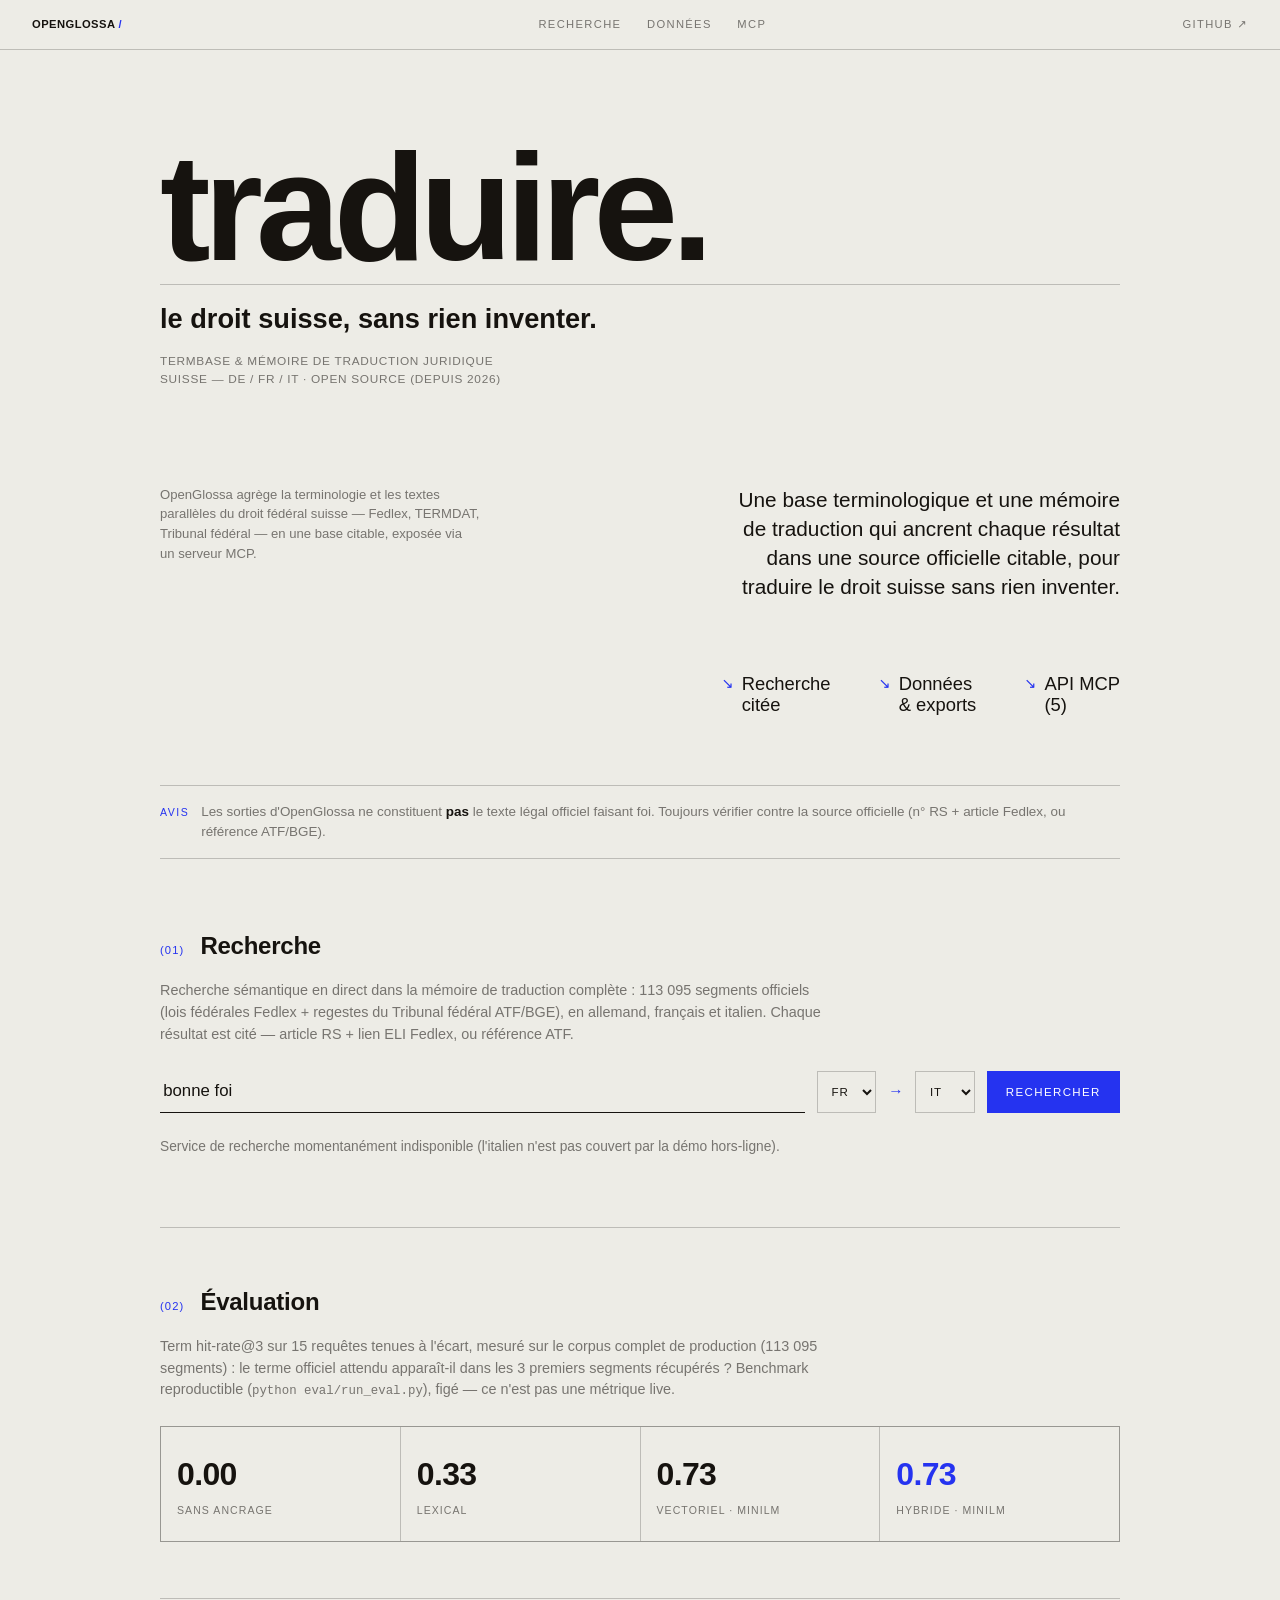
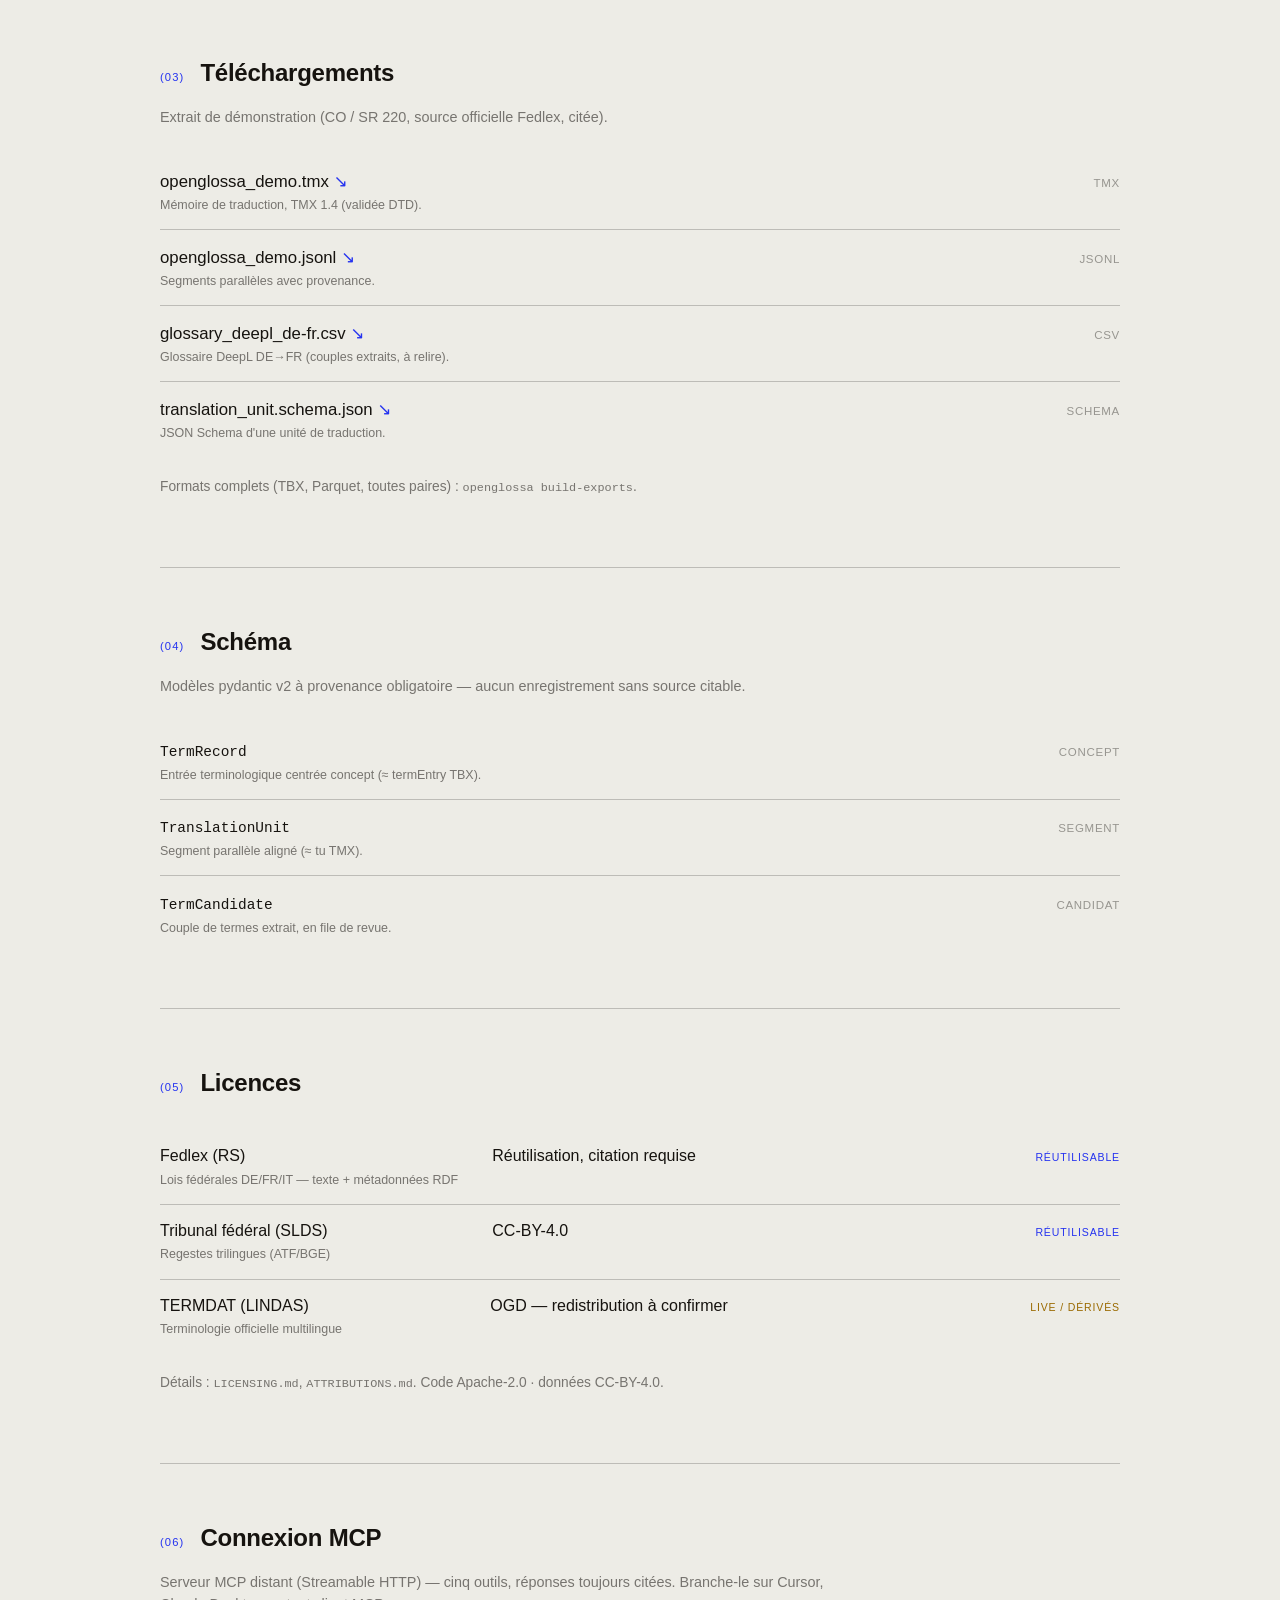
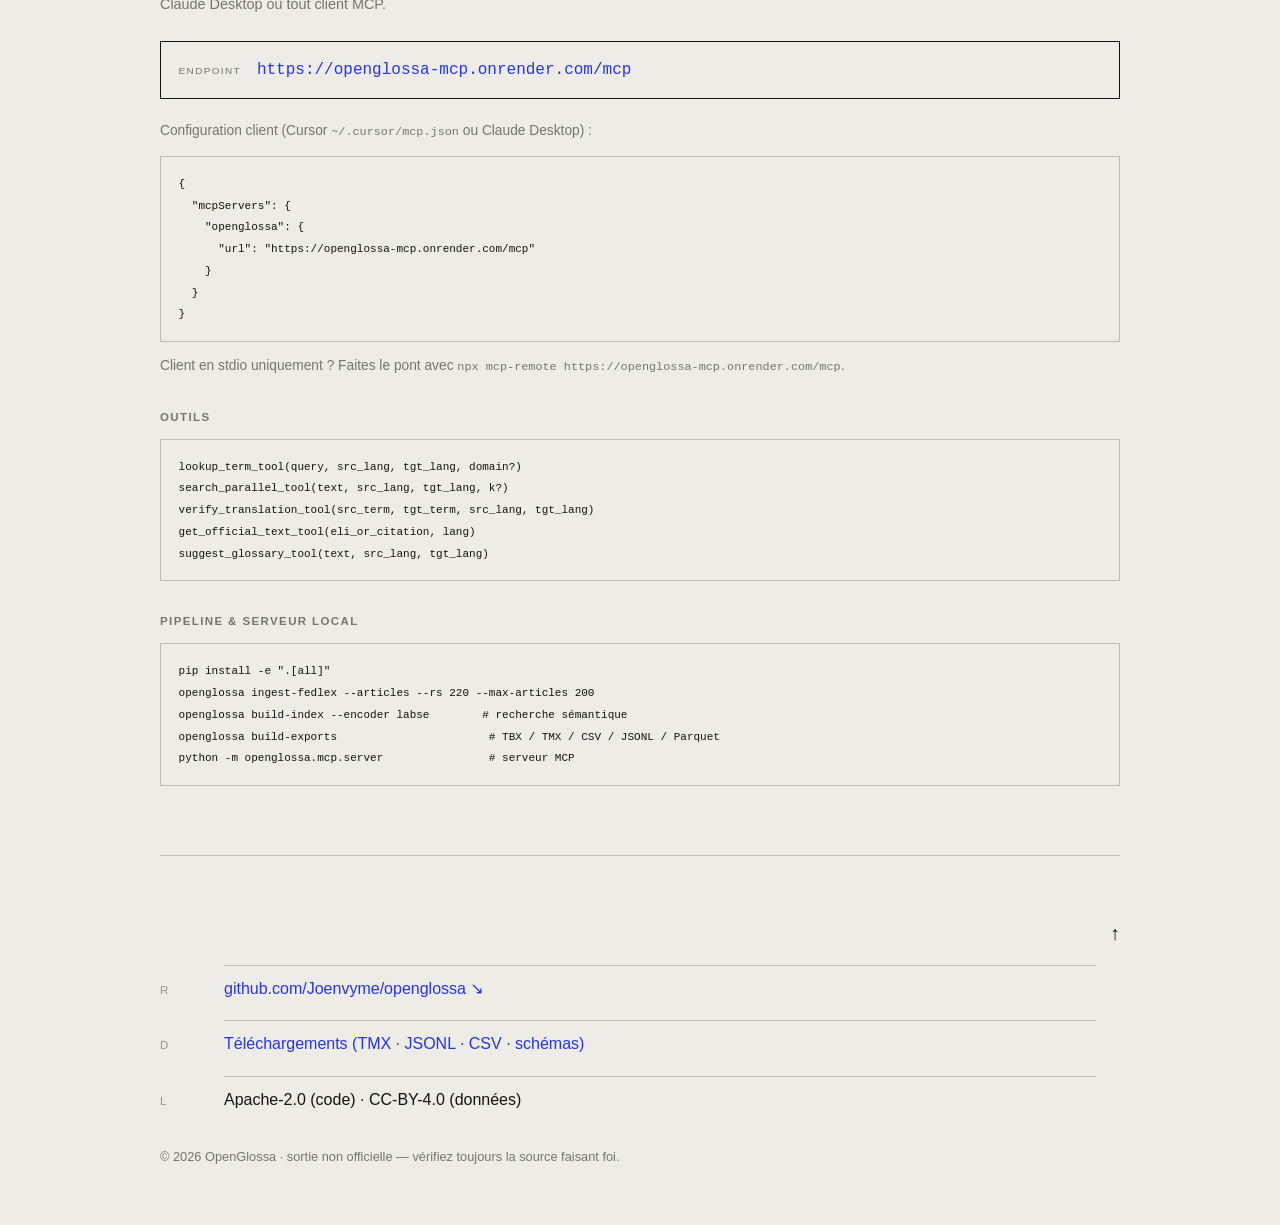
==== commit 61c11528: "site: surligner le terme cible + rafraîchir le benchmark d'évaluation - serveur: déduit le terme tra" ====
--- a/public/index.html
+++ b/public/index.html
@@ -89,14 +89,17 @@
       <section id="eval" class="block">
         <div class="block-head"><span class="num">(02)</span><h2>Évaluation</h2></div>
         <p class="lead">
-          Term hit-rate@3 sur 15 requêtes tenues à l'écart : le terme officiel
-          attendu apparaît-il dans les segments récupérés ?
+          Term hit-rate@3 sur 15 requêtes tenues à l'écart, mesuré sur le corpus
+          complet de production (113 095 segments) : le terme officiel attendu
+          apparaît-il dans les 3 premiers segments récupérés ? Benchmark
+          reproductible (<code>python eval/run_eval.py</code>), figé — ce n'est
+          pas une métrique live.
         </p>
         <div class="metrics">
           <div class="metric"><div class="v">0.00</div><div class="k">sans ancrage</div></div>
-          <div class="metric"><div class="v">0.60</div><div class="k">lexical</div></div>
-          <div class="metric"><div class="v">0.73</div><div class="k">vectoriel · hashing</div></div>
-          <div class="metric best"><div class="v">0.93</div><div class="k">vectoriel · LaBSE</div></div>
+          <div class="metric"><div class="v">0.33</div><div class="k">lexical</div></div>
+          <div class="metric"><div class="v">0.73</div><div class="k">vectoriel · MiniLM</div></div>
+          <div class="metric best"><div class="v">0.73</div><div class="k">hybride · MiniLM</div></div>
         </div>
       </section>
 
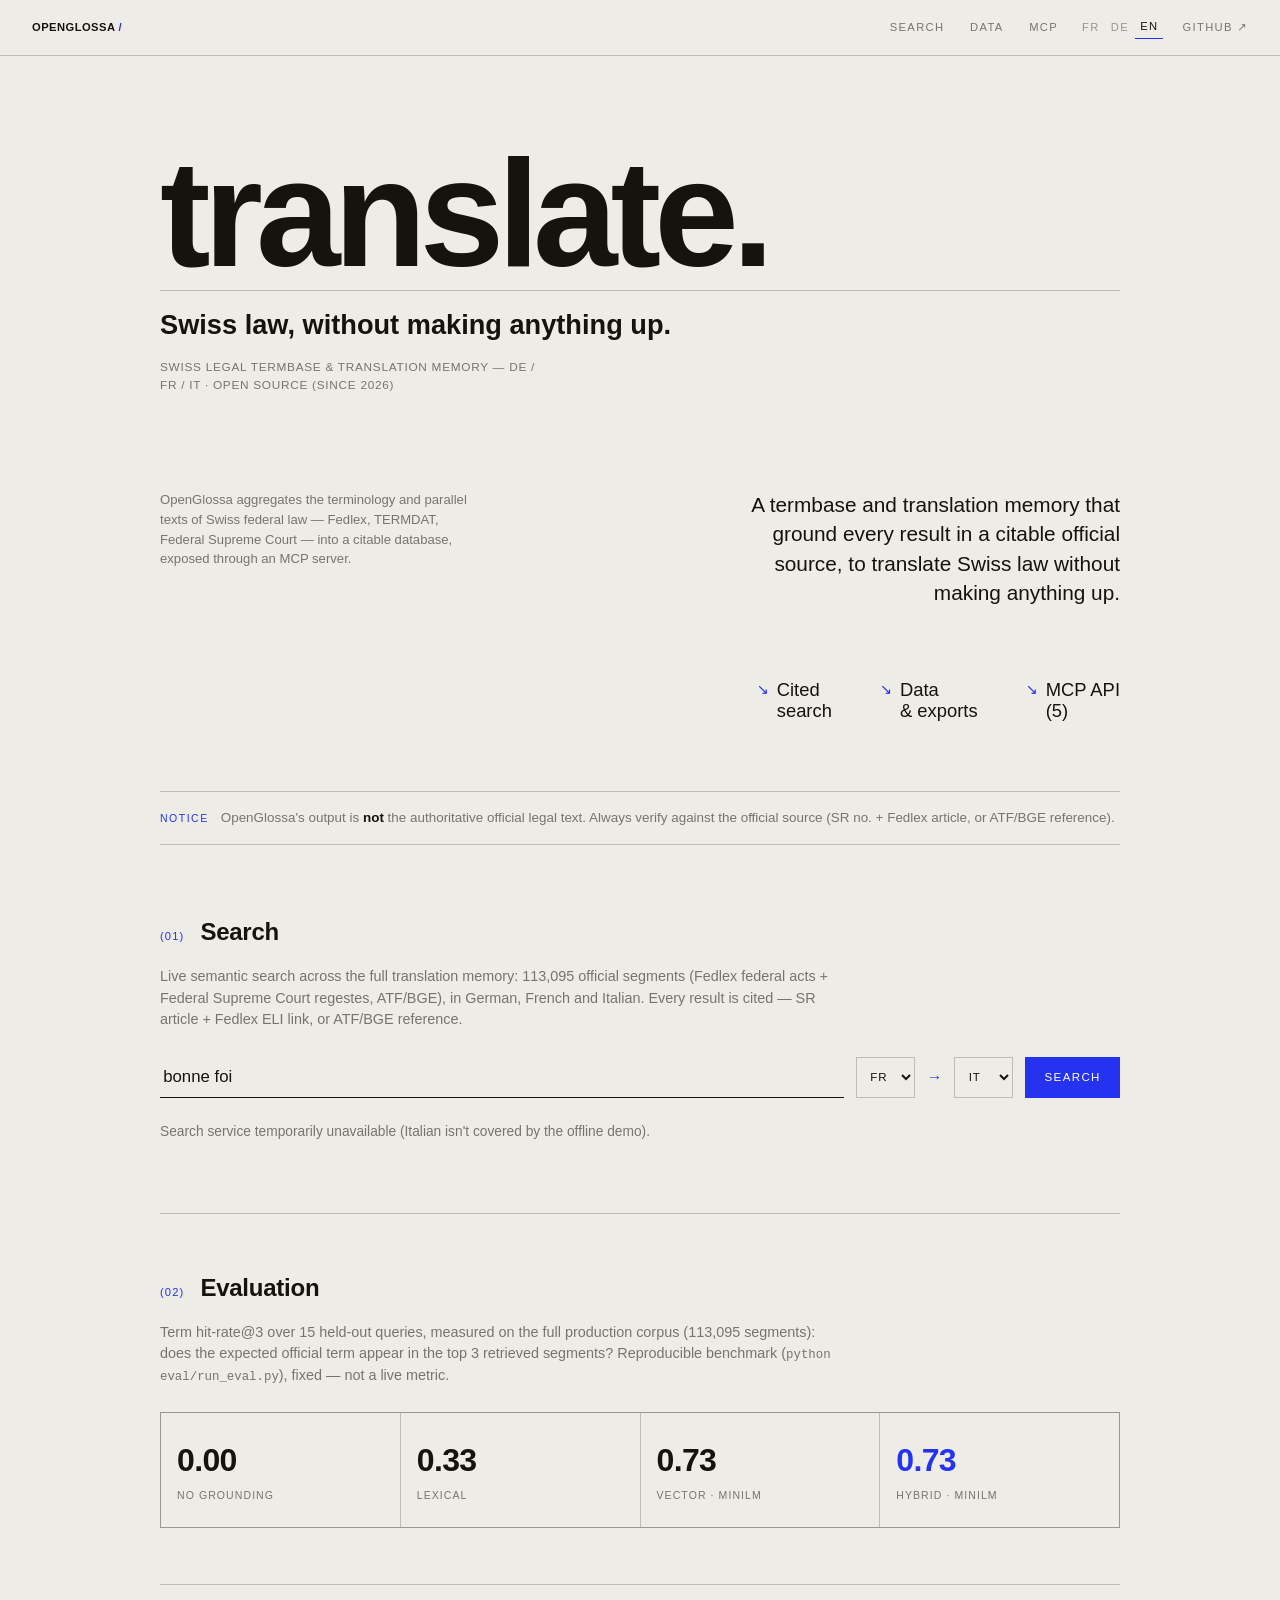
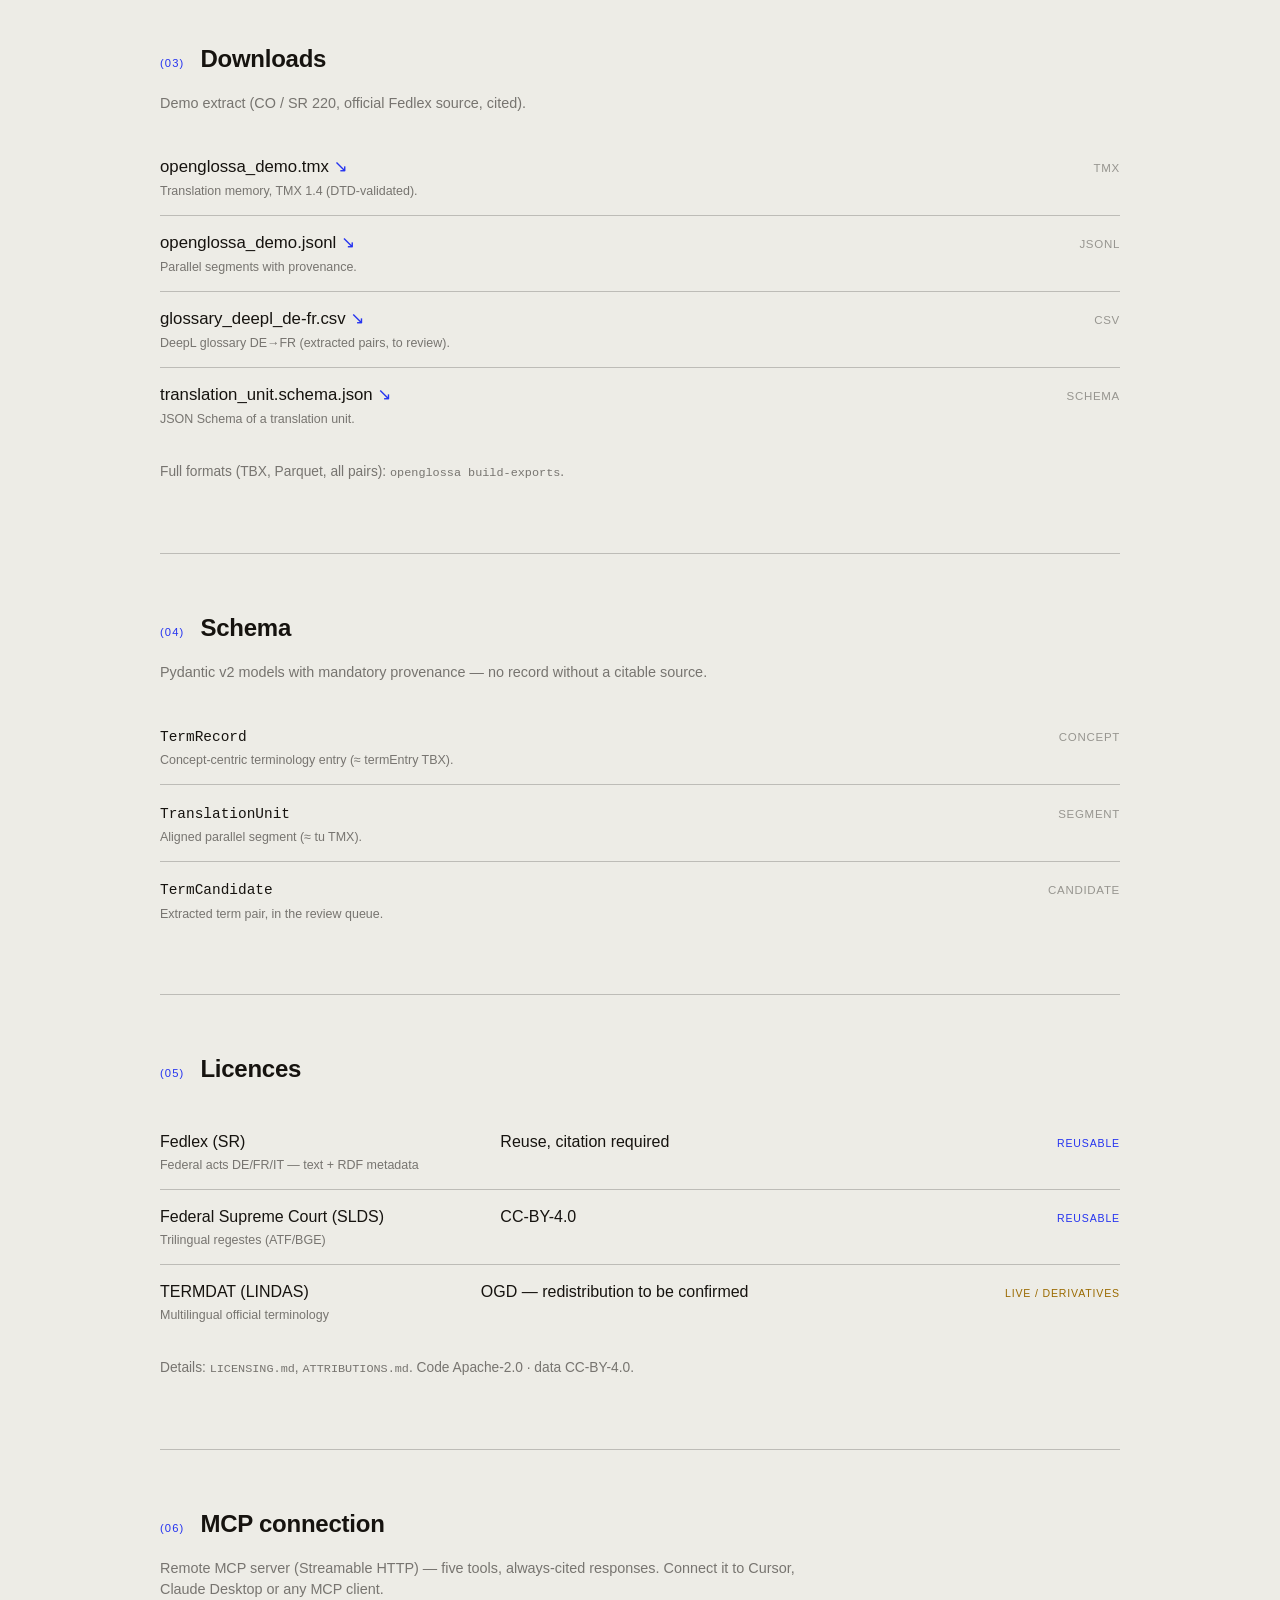
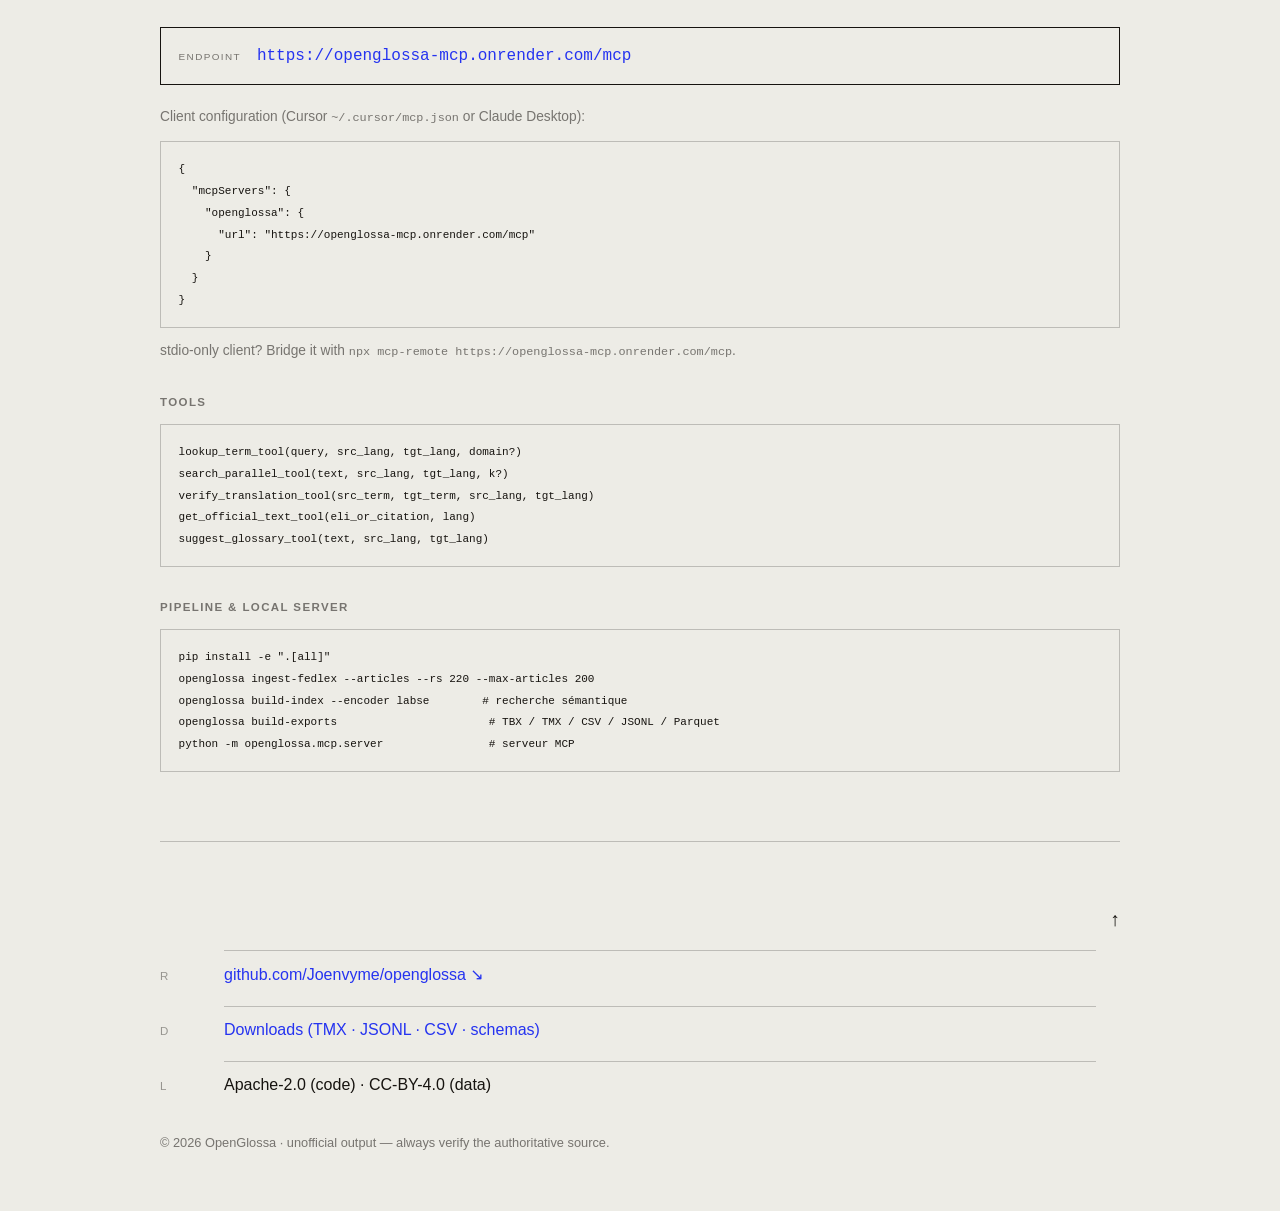
==== commit d753d63a: "site: internationalisation FR/DE/EN avec sélecteur de langue - i18n.js: dictionnaire complet (FR/DE/" ====
--- a/public/index.html
+++ b/public/index.html
@@ -14,31 +14,36 @@
     <header class="topbar">
       <a class="brand" href="#top">openglossa <span>/</span></a>
       <nav class="topnav">
-        <a href="#demo">Recherche</a>
-        <a href="#data">Données</a>
-        <a href="#api">MCP</a>
+        <a href="#demo" data-i18n="nav.search">Recherche</a>
+        <a href="#data" data-i18n="nav.data">Données</a>
+        <a href="#api" data-i18n="nav.mcp">MCP</a>
       </nav>
+      <div class="langsw" role="group" aria-label="Language">
+        <button type="button" data-lang="fr">FR</button>
+        <button type="button" data-lang="de">DE</button>
+        <button type="button" data-lang="en">EN</button>
+      </div>
       <a class="topright" href="https://github.com/Joenvyme/openglossa" target="_blank" rel="noopener">GitHub ↗</a>
     </header>
 
     <main class="wrap">
       <section class="hero">
-        <h1 class="display">traduire.</h1>
+        <h1 class="display" data-i18n="hero.h1">traduire.</h1>
         <hr class="hero-rule" />
-        <p class="hero-sub">le droit suisse, sans rien inventer.</p>
-        <p class="hero-meta">
+        <p class="hero-sub" data-i18n="hero.sub">le droit suisse, sans rien inventer.</p>
+        <p class="hero-meta" data-i18n="hero.meta">
           Termbase &amp; mémoire de traduction juridique suisse — DE / FR / IT ·
           open source (depuis 2026)
         </p>
       </section>
 
       <section class="intro">
-        <p class="intro-note">
+        <p class="intro-note" data-i18n="intro.note">
           OpenGlossa agrège la terminologie et les textes parallèles du droit
           fédéral suisse — Fedlex, TERMDAT, Tribunal fédéral — en une base
           citable, exposée via un serveur MCP.
         </p>
-        <p class="intro-statement">
+        <p class="intro-statement" data-i18n="intro.statement">
           Une base terminologique et une mémoire de traduction qui ancrent
           chaque résultat dans une source officielle citable, pour traduire le
           droit suisse sans rien inventer.
@@ -46,14 +51,14 @@
       </section>
 
       <nav class="index">
-        <a href="#demo"><span class="arrow">↘</span><span class="t">Recherche<br />citée</span></a>
-        <a href="#data"><span class="arrow">↘</span><span class="t">Données<br />&amp; exports</span></a>
-        <a href="#api"><span class="arrow">↘</span><span class="t">API MCP<br />(5)</span></a>
+        <a href="#demo"><span class="arrow">↘</span><span class="t" data-i18n="index.search">Recherche<br />citée</span></a>
+        <a href="#data"><span class="arrow">↘</span><span class="t" data-i18n="index.data">Données<br />&amp; exports</span></a>
+        <a href="#api"><span class="arrow">↘</span><span class="t" data-i18n="index.api">API MCP<br />(5)</span></a>
       </nav>
 
       <p class="disclaimer">
-        <span class="mark">Avis</span>
-        <span>
+        <span class="mark" data-i18n="disclaimer.mark">Avis</span>
+        <span data-i18n="disclaimer.text">
           Les sorties d'OpenGlossa ne constituent <b>pas</b> le texte légal
           officiel faisant foi. Toujours vérifier contre la source officielle
           (n° RS + article Fedlex, ou référence ATF/BGE).
@@ -61,34 +66,34 @@
       </p>
 
       <section id="demo" class="block">
-        <div class="block-head"><span class="num">(01)</span><h2>Recherche</h2></div>
-        <p class="lead">
+        <div class="block-head"><span class="num">(01)</span><h2 data-i18n="s01.h2">Recherche</h2></div>
+        <p class="lead" data-i18n="s01.lead">
           Recherche sémantique en direct dans la mémoire de traduction complète :
           113 095 segments officiels (lois fédérales Fedlex + regestes du Tribunal
           fédéral ATF/BGE), en allemand, français et italien. Chaque résultat est
           cité — article RS + lien ELI Fedlex, ou référence ATF.
         </p>
         <div class="search-bar">
-          <input id="q" type="search" placeholder="ex. « Schuldner Verzug », « bonne foi », « prescrizione »…" autocomplete="off" />
-          <select id="src" aria-label="Langue source">
+          <input id="q" type="search" data-i18n-ph="s01.ph" placeholder="ex. « Schuldner Verzug », « bonne foi », « prescrizione »…" autocomplete="off" />
+          <select id="src" aria-label="Langue source" data-i18n-aria="s01.srcAria">
             <option value="de">DE</option>
             <option value="fr" selected>FR</option>
             <option value="it">IT</option>
           </select>
           <span class="arrow" aria-hidden="true">→</span>
-          <select id="tgt" aria-label="Langue cible">
+          <select id="tgt" aria-label="Langue cible" data-i18n-aria="s01.tgtAria">
             <option value="de">DE</option>
             <option value="fr">FR</option>
             <option value="it" selected>IT</option>
           </select>
-          <button id="go">Rechercher</button>
+          <button id="go" data-i18n="s01.go">Rechercher</button>
         </div>
         <div id="results" aria-live="polite"></div>
       </section>
 
       <section id="eval" class="block">
-        <div class="block-head"><span class="num">(02)</span><h2>Évaluation</h2></div>
-        <p class="lead">
+        <div class="block-head"><span class="num">(02)</span><h2 data-i18n="s02.h2">Évaluation</h2></div>
+        <p class="lead" data-i18n="s02.lead">
           Term hit-rate@3 sur 15 requêtes tenues à l'écart, mesuré sur le corpus
           complet de production (113 095 segments) : le terme officiel attendu
           apparaît-il dans les 3 premiers segments récupérés ? Benchmark
@@ -96,114 +101,114 @@
           pas une métrique live.
         </p>
         <div class="metrics">
-          <div class="metric"><div class="v">0.00</div><div class="k">sans ancrage</div></div>
-          <div class="metric"><div class="v">0.33</div><div class="k">lexical</div></div>
-          <div class="metric"><div class="v">0.73</div><div class="k">vectoriel · MiniLM</div></div>
-          <div class="metric best"><div class="v">0.73</div><div class="k">hybride · MiniLM</div></div>
+          <div class="metric"><div class="v">0.00</div><div class="k" data-i18n="s02.m1">sans ancrage</div></div>
+          <div class="metric"><div class="v">0.33</div><div class="k" data-i18n="s02.m2">lexical</div></div>
+          <div class="metric"><div class="v">0.73</div><div class="k" data-i18n="s02.m3">vectoriel · MiniLM</div></div>
+          <div class="metric best"><div class="v">0.73</div><div class="k" data-i18n="s02.m4">hybride · MiniLM</div></div>
         </div>
       </section>
 
       <section id="data" class="block">
-        <div class="block-head"><span class="num">(03)</span><h2>Téléchargements</h2></div>
-        <p class="lead">Extrait de démonstration (CO / SR 220, source officielle Fedlex, citée).</p>
+        <div class="block-head"><span class="num">(03)</span><h2 data-i18n="s03.h2">Téléchargements</h2></div>
+        <p class="lead" data-i18n="s03.lead">Extrait de démonstration (CO / SR 220, source officielle Fedlex, citée).</p>
         <div class="rows">
           <div class="row">
             <div class="row-main">
               <a class="dl-arrow" href="downloads/openglossa_demo.tmx" download>openglossa_demo.tmx</a>
-              <span class="row-sub">Mémoire de traduction, TMX 1.4 (validée DTD).</span>
+              <span class="row-sub" data-i18n="s03.sub_tmx">Mémoire de traduction, TMX 1.4 (validée DTD).</span>
             </div>
             <span class="row-meta">TMX</span>
           </div>
           <div class="row">
             <div class="row-main">
               <a class="dl-arrow" href="downloads/openglossa_demo.jsonl" download>openglossa_demo.jsonl</a>
-              <span class="row-sub">Segments parallèles avec provenance.</span>
+              <span class="row-sub" data-i18n="s03.sub_jsonl">Segments parallèles avec provenance.</span>
             </div>
             <span class="row-meta">JSONL</span>
           </div>
           <div class="row">
             <div class="row-main">
               <a class="dl-arrow" href="downloads/glossary_deepl_de-fr.csv" download>glossary_deepl_de-fr.csv</a>
-              <span class="row-sub">Glossaire DeepL DE→FR (couples extraits, à relire).</span>
+              <span class="row-sub" data-i18n="s03.sub_csv">Glossaire DeepL DE→FR (couples extraits, à relire).</span>
             </div>
             <span class="row-meta">CSV</span>
           </div>
           <div class="row">
             <div class="row-main">
               <a class="dl-arrow" href="downloads/schemas/translation_unit.schema.json" download>translation_unit.schema.json</a>
-              <span class="row-sub">JSON Schema d'une unité de traduction.</span>
+              <span class="row-sub" data-i18n="s03.sub_schema">JSON Schema d'une unité de traduction.</span>
             </div>
             <span class="row-meta">Schema</span>
           </div>
         </div>
-        <p class="hint" style="margin-top:1.2rem">
+        <p class="hint" style="margin-top:1.2rem" data-i18n="s03.hint">
           Formats complets (TBX, Parquet, toutes paires) : <code>openglossa build-exports</code>.
         </p>
       </section>
 
       <section id="schema" class="block">
-        <div class="block-head"><span class="num">(04)</span><h2>Schéma</h2></div>
-        <p class="lead">Modèles pydantic v2 à provenance obligatoire — aucun enregistrement sans source citable.</p>
+        <div class="block-head"><span class="num">(04)</span><h2 data-i18n="s04.h2">Schéma</h2></div>
+        <p class="lead" data-i18n="s04.lead">Modèles pydantic v2 à provenance obligatoire — aucun enregistrement sans source citable.</p>
         <div class="rows">
           <div class="row">
             <div class="row-main">
               <a href="downloads/schemas/term_record.schema.json"><code>TermRecord</code></a>
-              <span class="row-sub">Entrée terminologique centrée concept (≈ termEntry TBX).</span>
-            </div>
-            <span class="row-meta">concept</span>
+              <span class="row-sub" data-i18n="s04.sub_term">Entrée terminologique centrée concept (≈ termEntry TBX).</span>
+            </div>
+            <span class="row-meta" data-i18n="s04.meta_term">concept</span>
           </div>
           <div class="row">
             <div class="row-main">
               <a href="downloads/schemas/translation_unit.schema.json"><code>TranslationUnit</code></a>
-              <span class="row-sub">Segment parallèle aligné (≈ tu TMX).</span>
-            </div>
-            <span class="row-meta">segment</span>
+              <span class="row-sub" data-i18n="s04.sub_tu">Segment parallèle aligné (≈ tu TMX).</span>
+            </div>
+            <span class="row-meta" data-i18n="s04.meta_tu">segment</span>
           </div>
           <div class="row">
             <div class="row-main">
               <a href="downloads/schemas/term_candidate.schema.json"><code>TermCandidate</code></a>
-              <span class="row-sub">Couple de termes extrait, en file de revue.</span>
-            </div>
-            <span class="row-meta">candidat</span>
+              <span class="row-sub" data-i18n="s04.sub_cand">Couple de termes extrait, en file de revue.</span>
+            </div>
+            <span class="row-meta" data-i18n="s04.meta_cand">candidat</span>
           </div>
         </div>
       </section>
 
       <section id="licences" class="block">
-        <div class="block-head"><span class="num">(05)</span><h2>Licences</h2></div>
+        <div class="block-head"><span class="num">(05)</span><h2 data-i18n="s05.h2">Licences</h2></div>
         <div class="rows reg">
           <div class="row">
-            <div class="row-main">Fedlex (RS)<span class="row-sub">Lois fédérales DE/FR/IT — texte + métadonnées RDF</span></div>
-            <div>Réutilisation, citation requise</div>
-            <span class="row-meta"><span class="badge ok">réutilisable</span></span>
-          </div>
-          <div class="row">
-            <div class="row-main">Tribunal fédéral (SLDS)<span class="row-sub">Regestes trilingues (ATF/BGE)</span></div>
+            <div class="row-main"><span data-i18n="s05.fedlex_name">Fedlex (RS)</span><span class="row-sub" data-i18n="s05.fedlex_sub">Lois fédérales DE/FR/IT — texte + métadonnées RDF</span></div>
+            <div data-i18n="s05.fedlex_right">Réutilisation, citation requise</div>
+            <span class="row-meta"><span class="badge ok" data-i18n="s05.badge_ok">réutilisable</span></span>
+          </div>
+          <div class="row">
+            <div class="row-main"><span data-i18n="s05.slds_name">Tribunal fédéral (SLDS)</span><span class="row-sub" data-i18n="s05.slds_sub">Regestes trilingues (ATF/BGE)</span></div>
             <div>CC-BY-4.0</div>
-            <span class="row-meta"><span class="badge ok">réutilisable</span></span>
-          </div>
-          <div class="row">
-            <div class="row-main">TERMDAT (LINDAS)<span class="row-sub">Terminologie officielle multilingue</span></div>
-            <div>OGD — redistribution à confirmer</div>
-            <span class="row-meta"><span class="badge warn">live / dérivés</span></span>
-          </div>
-        </div>
-        <p class="hint" style="margin-top:1.2rem">
+            <span class="row-meta"><span class="badge ok" data-i18n="s05.badge_ok">réutilisable</span></span>
+          </div>
+          <div class="row">
+            <div class="row-main"><span data-i18n="s05.termdat_name">TERMDAT (LINDAS)</span><span class="row-sub" data-i18n="s05.termdat_sub">Terminologie officielle multilingue</span></div>
+            <div data-i18n="s05.termdat_right">OGD — redistribution à confirmer</div>
+            <span class="row-meta"><span class="badge warn" data-i18n="s05.badge_warn">live / dérivés</span></span>
+          </div>
+        </div>
+        <p class="hint" style="margin-top:1.2rem" data-i18n="s05.hint">
           Détails : <code>LICENSING.md</code>, <code>ATTRIBUTIONS.md</code>. Code Apache-2.0 · données CC-BY-4.0.
         </p>
       </section>
 
       <section id="api" class="block">
-        <div class="block-head"><span class="num">(06)</span><h2>Connexion MCP</h2></div>
-        <p class="lead">
+        <div class="block-head"><span class="num">(06)</span><h2 data-i18n="s06.h2">Connexion MCP</h2></div>
+        <p class="lead" data-i18n="s06.lead">
           Serveur MCP distant (Streamable HTTP) — cinq outils, réponses toujours
           citées. Branche-le sur Cursor, Claude Desktop ou tout client MCP.
         </p>
         <div class="endpoint">
-          <span class="endpoint-label">Endpoint</span>
+          <span class="endpoint-label" data-i18n="s06.endpoint">Endpoint</span>
           <code id="mcp-url">https://openglossa-mcp.onrender.com/mcp</code>
         </div>
-        <p class="hint">Configuration client (Cursor <code>~/.cursor/mcp.json</code> ou Claude Desktop) :</p>
+        <p class="hint" data-i18n="s06.hint_config">Configuration client (Cursor <code>~/.cursor/mcp.json</code> ou Claude Desktop) :</p>
         <pre><code>{
   "mcpServers": {
     "openglossa": {
@@ -211,19 +216,19 @@
     }
   }
 }</code></pre>
-        <p class="hint">
+        <p class="hint" data-i18n="s06.hint_stdio">
           Client en stdio uniquement ? Faites le pont avec
           <code>npx mcp-remote https://openglossa-mcp.onrender.com/mcp</code>.
         </p>
 
-        <h3 class="sub">Outils</h3>
+        <h3 class="sub" data-i18n="s06.sub_tools">Outils</h3>
         <pre><code>lookup_term_tool(query, src_lang, tgt_lang, domain?)
 search_parallel_tool(text, src_lang, tgt_lang, k?)
 verify_translation_tool(src_term, tgt_term, src_lang, tgt_lang)
 get_official_text_tool(eli_or_citation, lang)
 suggest_glossary_tool(text, src_lang, tgt_lang)</code></pre>
 
-        <h3 class="sub">Pipeline &amp; serveur local</h3>
+        <h3 class="sub" data-i18n="s06.sub_pipeline">Pipeline &amp; serveur local</h3>
         <pre><code>pip install -e ".[all]"
 openglossa ingest-fedlex --articles --rs 220 --max-articles 200
 openglossa build-index --encoder labse        # recherche sémantique
@@ -232,22 +237,23 @@
       </section>
 
       <footer>
-        <div class="foot-top"><a href="#top" aria-label="Haut de page">↑</a></div>
+        <div class="foot-top"><a href="#top" aria-label="Haut de page" data-i18n-aria="footer.top_aria">↑</a></div>
         <div class="foot-grid">
           <span class="fl">R</span>
           <span class="fv foot-row"><a href="https://github.com/Joenvyme/openglossa" target="_blank" rel="noopener">github.com/Joenvyme/openglossa ↘</a></span>
           <span class="foot-row"></span>
           <span class="fl">D</span>
-          <span class="fv foot-row"><a href="#data">Téléchargements (TMX · JSONL · CSV · schémas)</a></span>
+          <span class="fv foot-row"><a href="#data" data-i18n="footer.d_link">Téléchargements (TMX · JSONL · CSV · schémas)</a></span>
           <span class="foot-row"></span>
           <span class="fl">L</span>
-          <span class="fv foot-row">Apache-2.0 (code) · CC-BY-4.0 (données)</span>
+          <span class="fv foot-row" data-i18n="footer.l_value">Apache-2.0 (code) · CC-BY-4.0 (données)</span>
           <span class="foot-row"></span>
         </div>
-        <p class="copyright">© 2026 OpenGlossa · sortie non officielle — vérifiez toujours la source faisant foi.</p>
+        <p class="copyright" data-i18n="footer.copyright">© 2026 OpenGlossa · sortie non officielle — vérifiez toujours la source faisant foi.</p>
       </footer>
     </main>
 
+    <script src="i18n.js"></script>
     <script src="app.js"></script>
   </body>
 </html>
--- a/public/styles.css
+++ b/public/styles.css
@@ -50,9 +50,17 @@
 }
 .topbar .brand { color: var(--ink); font-weight: 600; letter-spacing: 0.04em; }
 .topbar .brand span { color: var(--accent); }
-.topnav { display: flex; gap: 1.6rem; }
+.topbar { gap: 1.2rem; flex-wrap: wrap; }
+.topnav { display: flex; gap: 1.6rem; margin-left: auto; }
 .topnav a, .topright { color: var(--muted); }
 .topnav a:hover, .topright:hover { color: var(--ink); text-decoration: none; }
+.langsw { display: flex; align-items: center; gap: 0.1rem; }
+.langsw button {
+  font: inherit; font-size: 0.7rem; letter-spacing: 0.12em; text-transform: uppercase;
+  background: transparent; border: 0; color: var(--faint); cursor: pointer; padding: 0.15rem 0.3rem;
+}
+.langsw button:hover { color: var(--ink); }
+.langsw button.active { color: var(--ink); border-bottom: 1px solid var(--accent); }
 
 /* ---------- hero ---------- */
 .hero { padding: 5.5rem 0 2.5rem; }
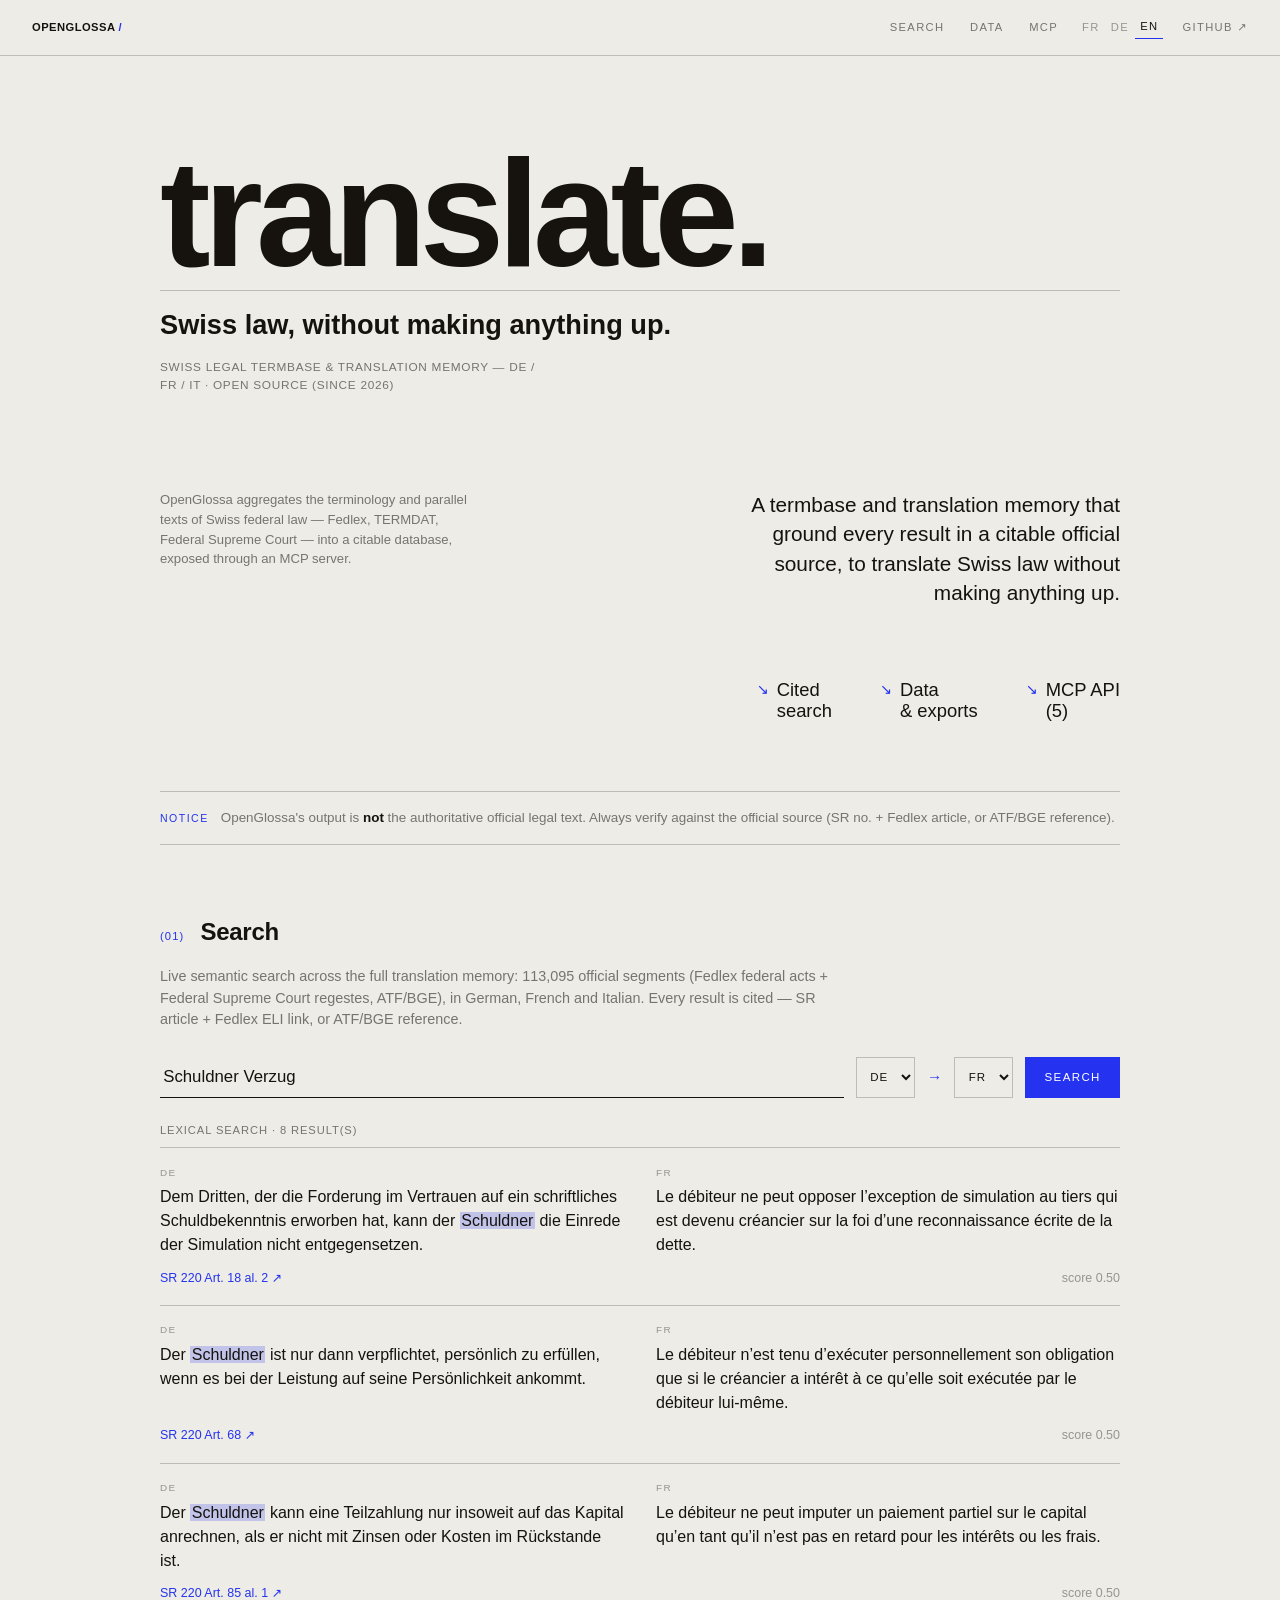
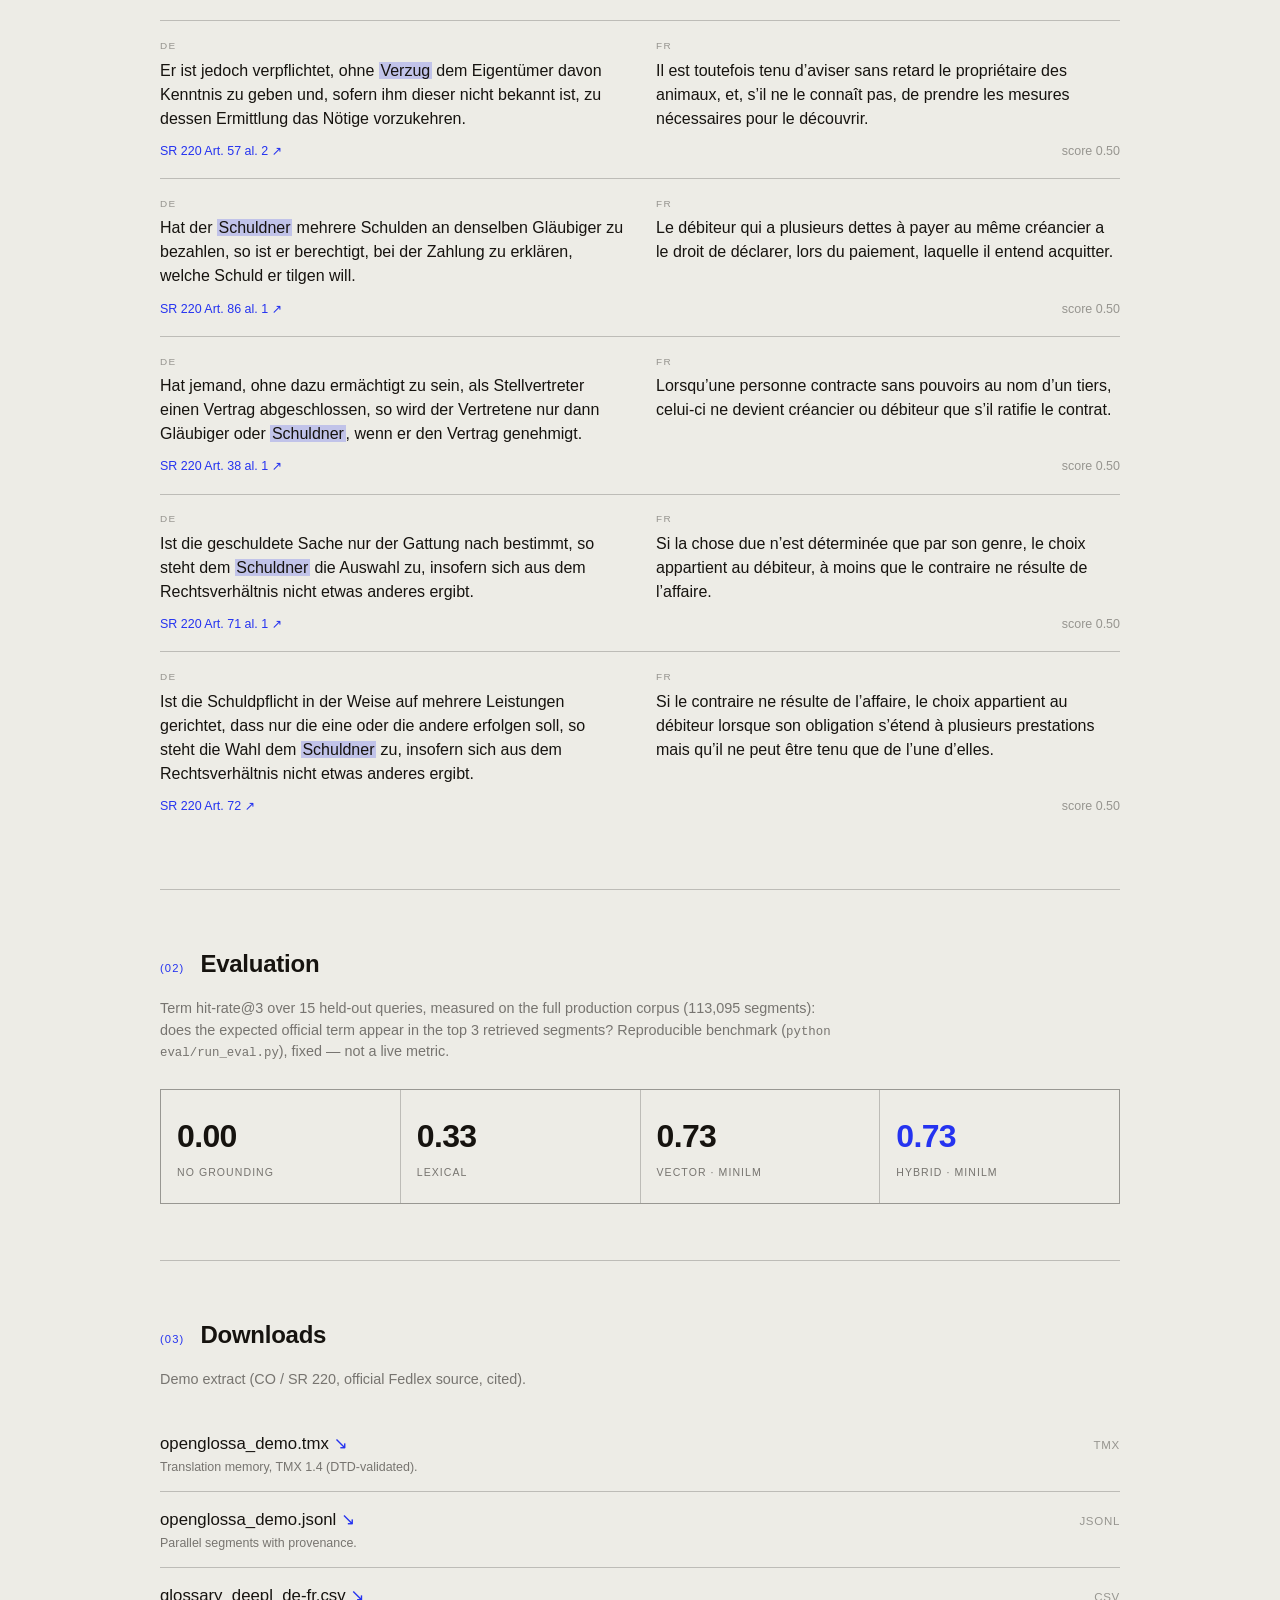
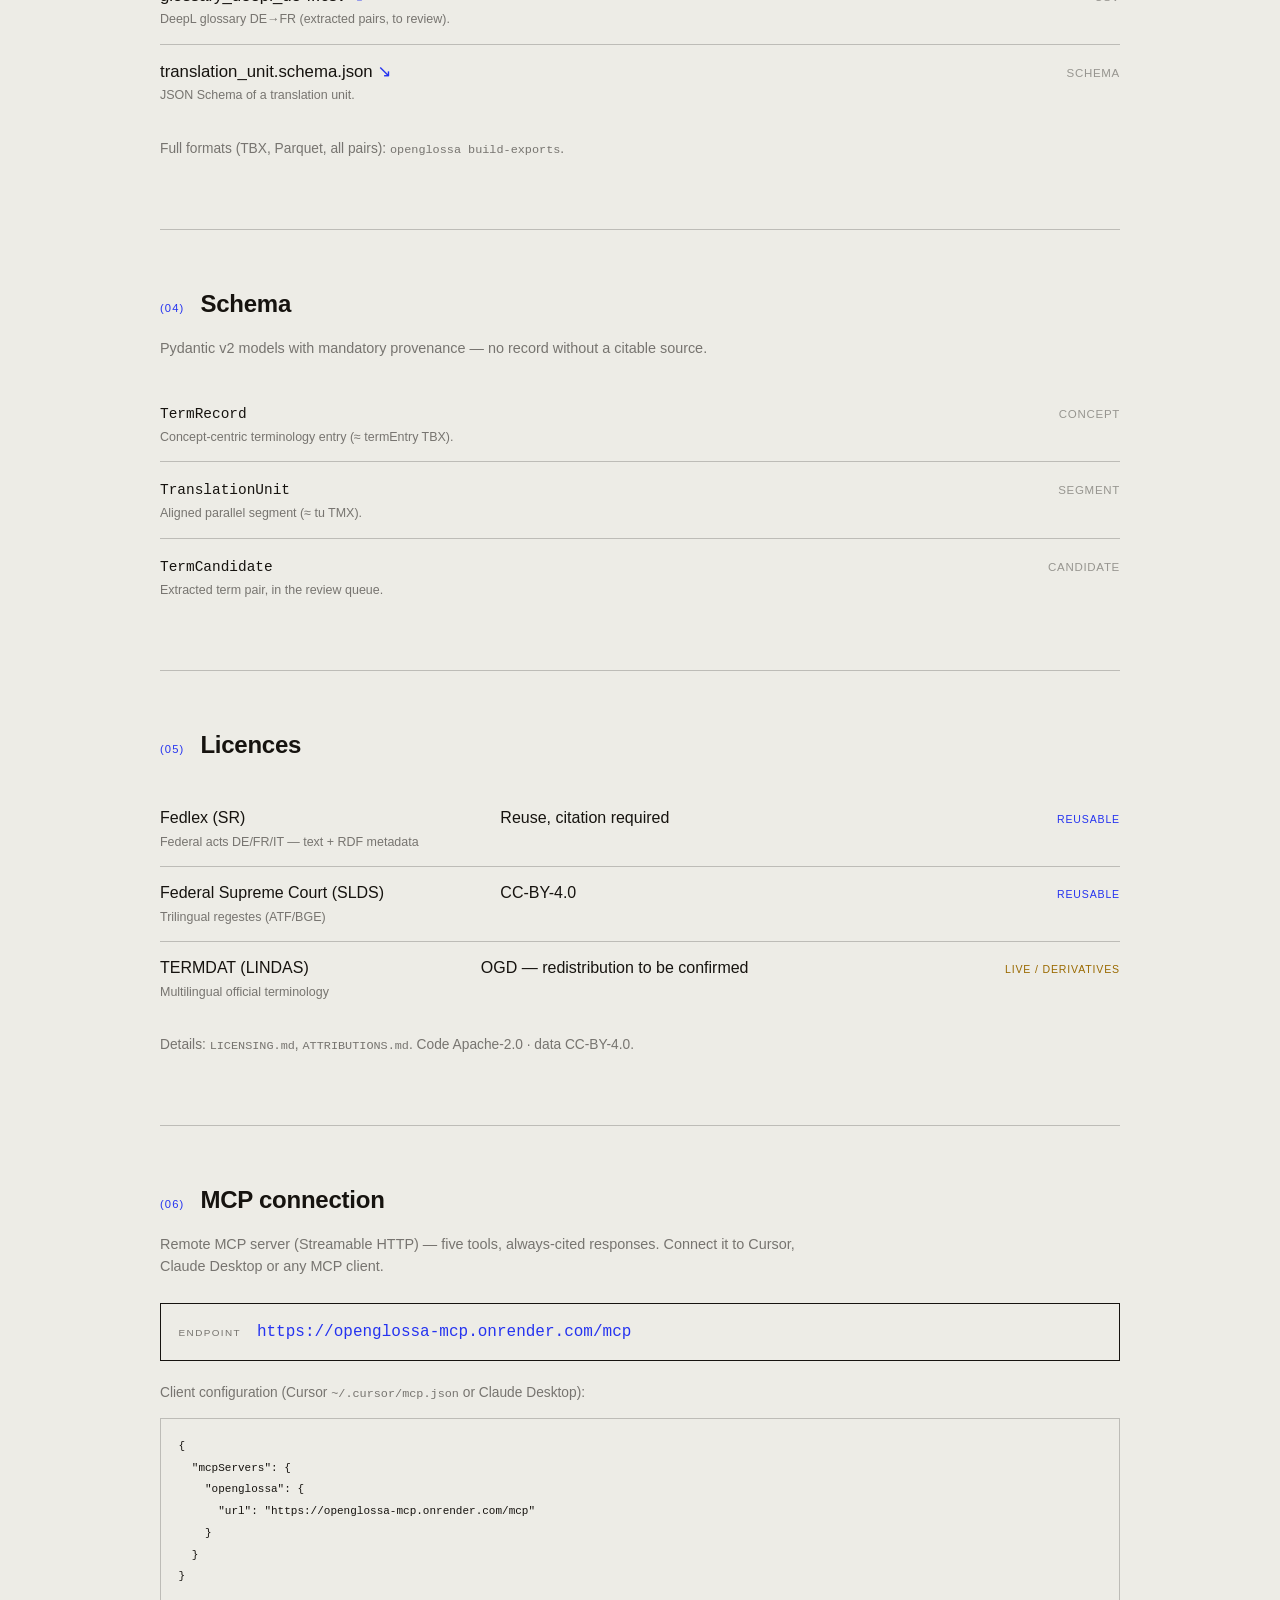
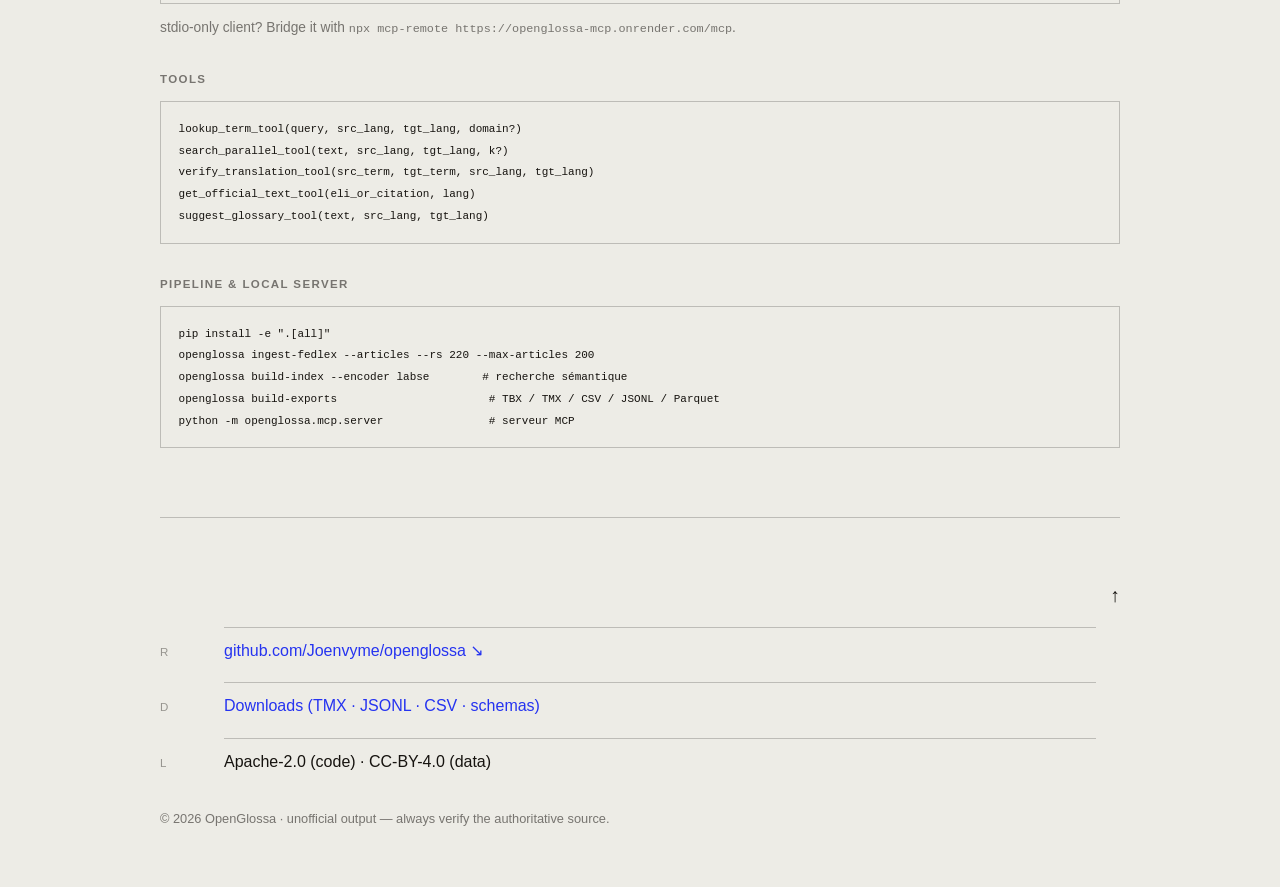
==== commit 08994791: "site: démo par défaut DE→FR avec exemple Schuldner Verzug La recherche live affichait FR→IT (bonne f" ====
--- a/public/index.html
+++ b/public/index.html
@@ -76,15 +76,15 @@
         <div class="search-bar">
           <input id="q" type="search" data-i18n-ph="s01.ph" placeholder="ex. « Schuldner Verzug », « bonne foi », « prescrizione »…" autocomplete="off" />
           <select id="src" aria-label="Langue source" data-i18n-aria="s01.srcAria">
-            <option value="de">DE</option>
-            <option value="fr" selected>FR</option>
+            <option value="de" selected>DE</option>
+            <option value="fr">FR</option>
             <option value="it">IT</option>
           </select>
           <span class="arrow" aria-hidden="true">→</span>
           <select id="tgt" aria-label="Langue cible" data-i18n-aria="s01.tgtAria">
             <option value="de">DE</option>
-            <option value="fr">FR</option>
-            <option value="it" selected>IT</option>
+            <option value="fr" selected>FR</option>
+            <option value="it">IT</option>
           </select>
           <button id="go" data-i18n="s01.go">Rechercher</button>
         </div>
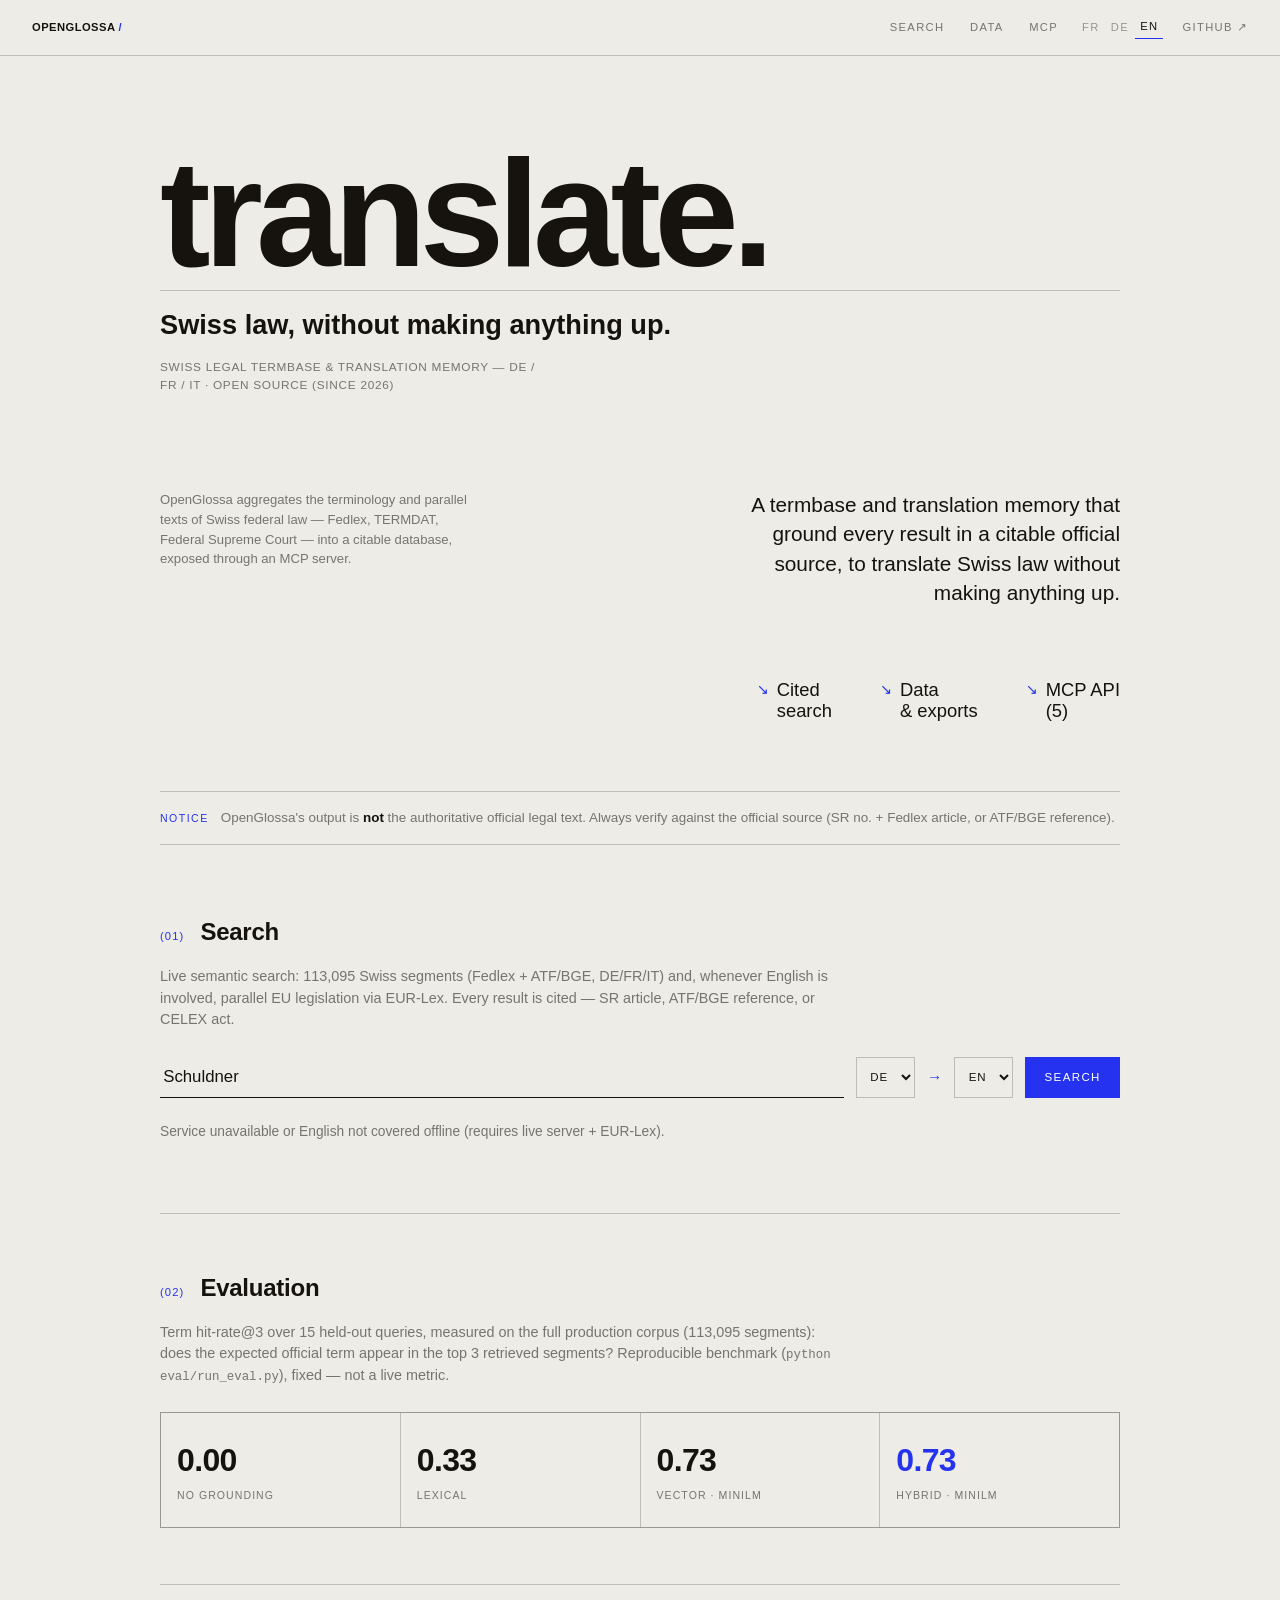
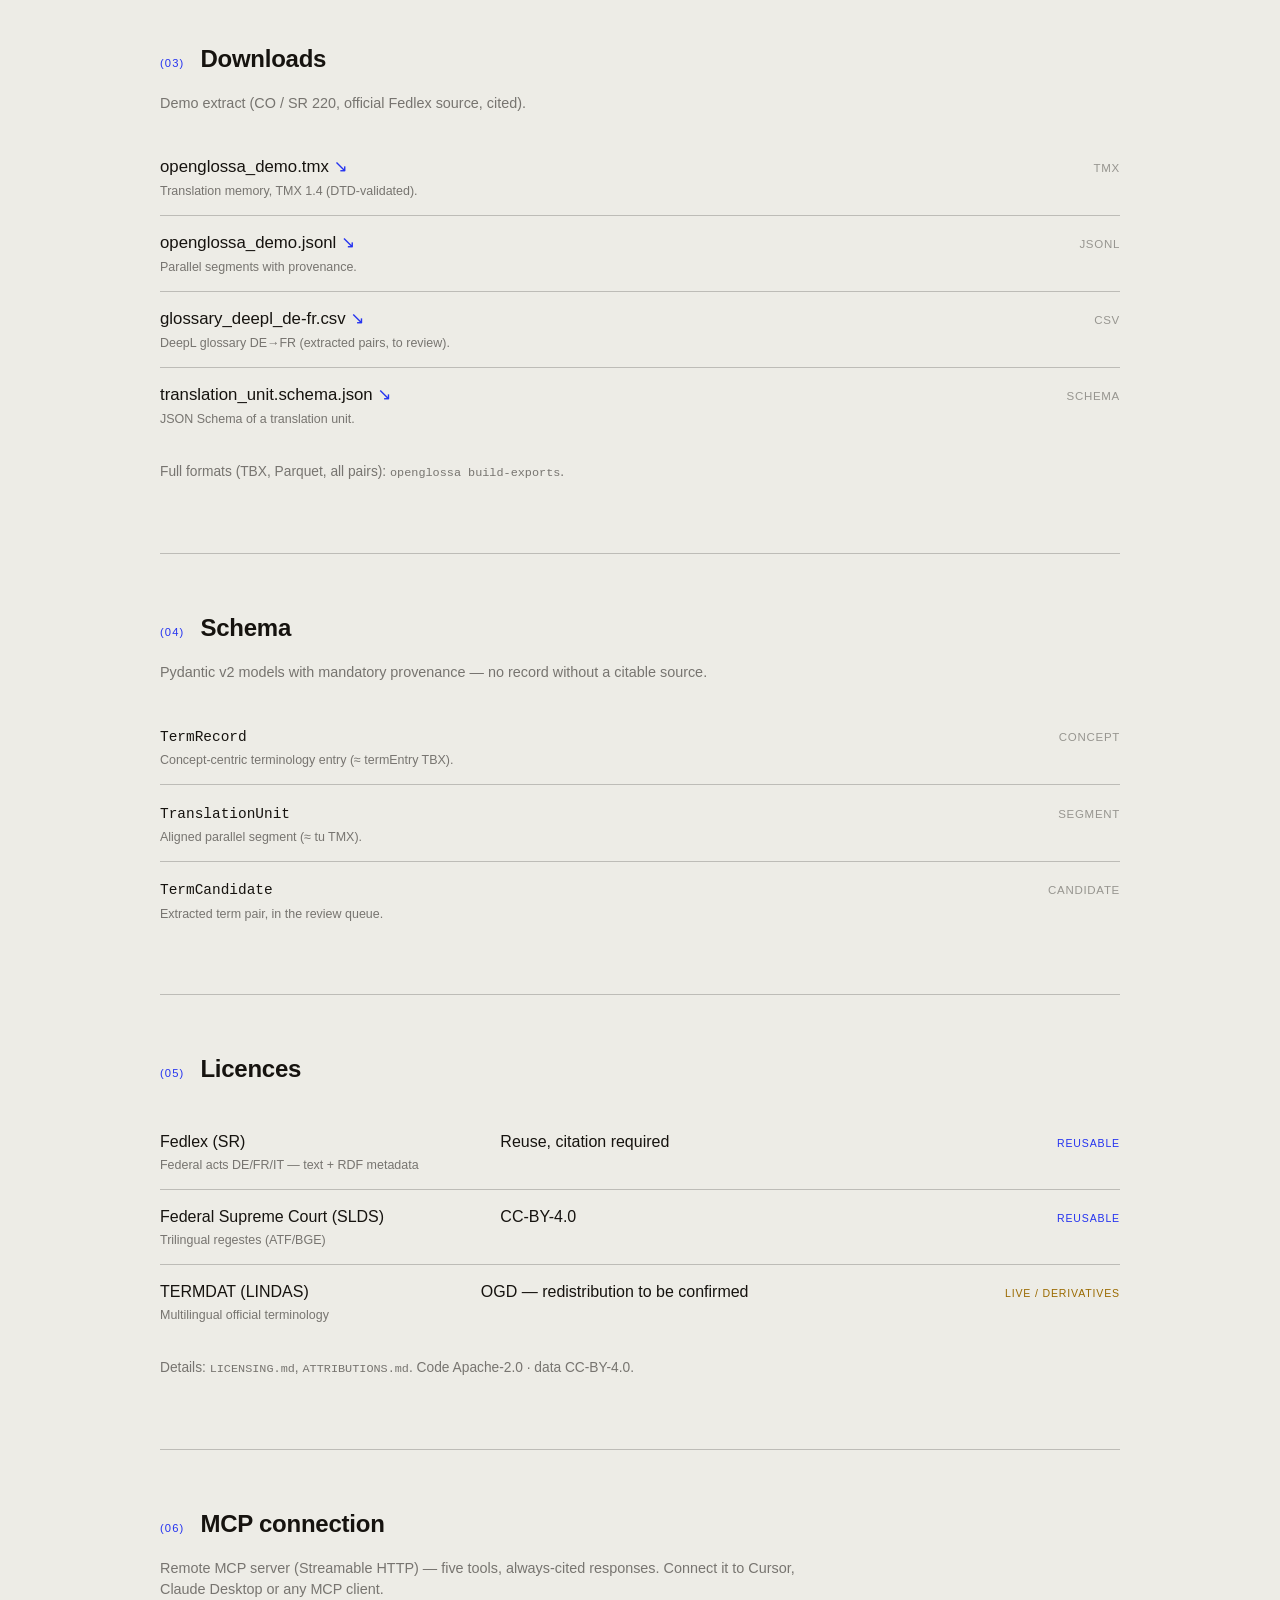
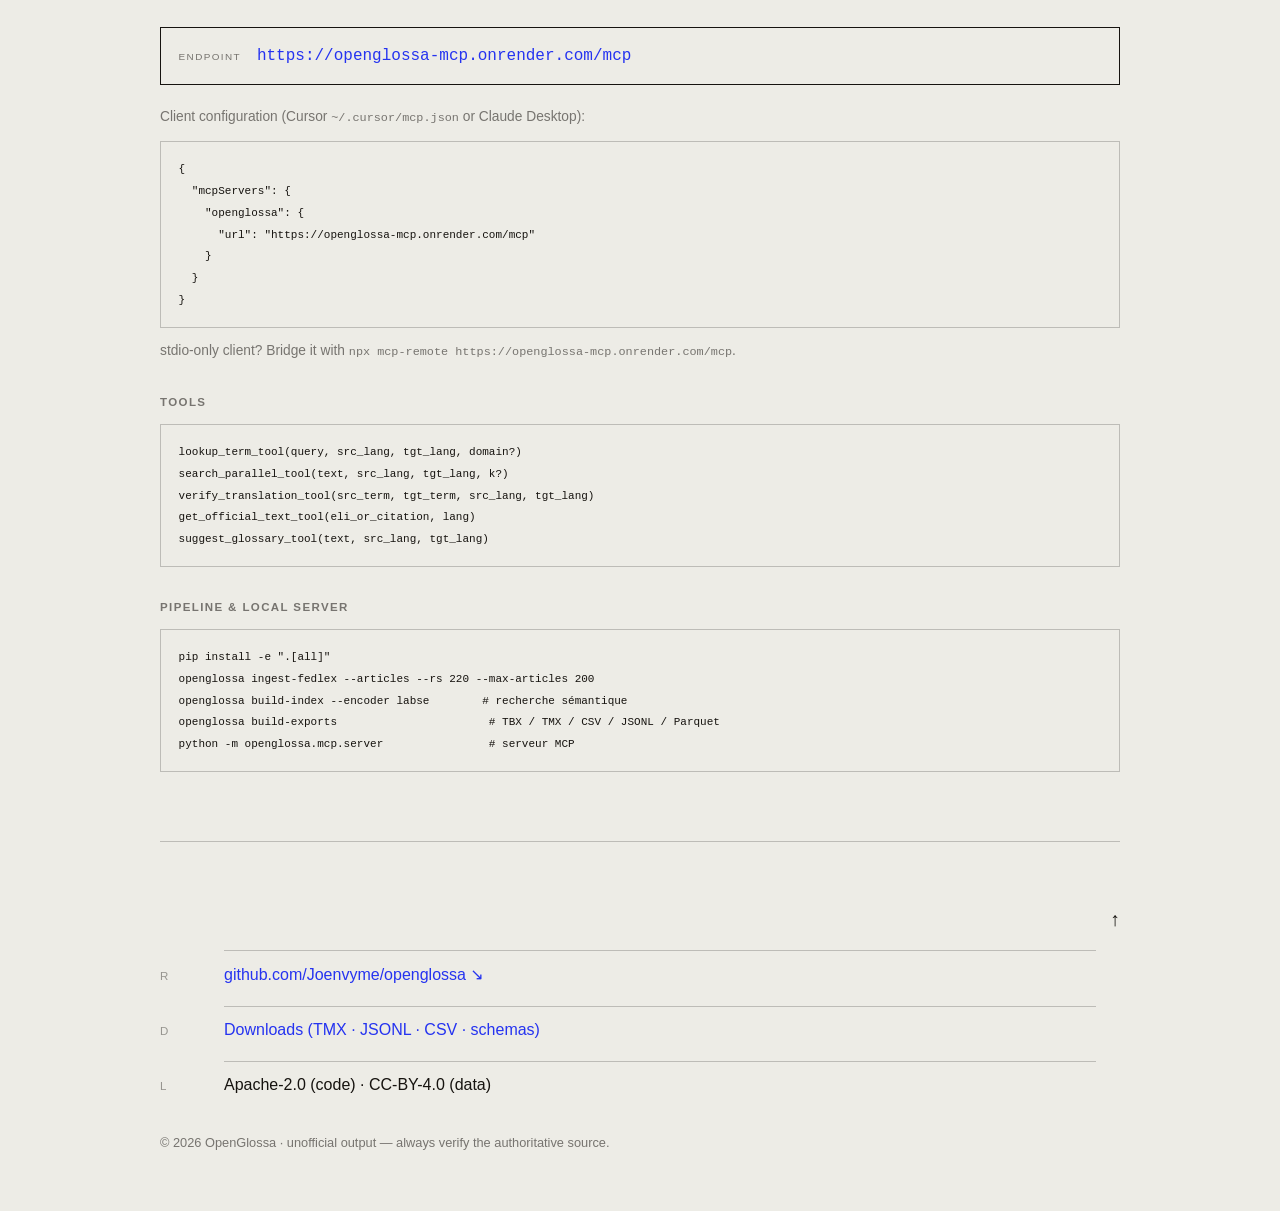
==== commit 4211fbbf: "site: ajouter l'anglais (EN) aux langues de recherche live Sélecteurs DE/FR/IT/EN, requêtes vers EUR" ====
--- a/public/index.html
+++ b/public/index.html
@@ -70,7 +70,8 @@
         <p class="lead" data-i18n="s01.lead">
           Recherche sémantique en direct dans la mémoire de traduction complète :
           113 095 segments officiels (lois fédérales Fedlex + regestes du Tribunal
-          fédéral ATF/BGE), en allemand, français et italien. Chaque résultat est
+          fédéral ATF/BGE), en allemand, français, italien et anglais (via EUR-Lex
+          lorsque EN est impliqué). Chaque résultat est
           cité — article RS + lien ELI Fedlex, ou référence ATF.
         </p>
         <div class="search-bar">
@@ -79,12 +80,14 @@
             <option value="de" selected>DE</option>
             <option value="fr">FR</option>
             <option value="it">IT</option>
+            <option value="en">EN</option>
           </select>
           <span class="arrow" aria-hidden="true">→</span>
           <select id="tgt" aria-label="Langue cible" data-i18n-aria="s01.tgtAria">
             <option value="de">DE</option>
             <option value="fr" selected>FR</option>
             <option value="it">IT</option>
+            <option value="en">EN</option>
           </select>
           <button id="go" data-i18n="s01.go">Rechercher</button>
         </div>
--- a/public/styles.css
+++ b/public/styles.css
@@ -138,6 +138,7 @@
 .result .cite .score { color: var(--faint); font-variant-numeric: tabular-nums; }
 .result mark { background: color-mix(in srgb, var(--accent) 22%, transparent); color: inherit; padding: 0 0.1em; }
 .hint { color: var(--muted); font-size: 0.86rem; }
+.hint.scope { margin-bottom: 0.75rem; font-size: 0.8rem; line-height: 1.45; }
 
 /* ---------- metrics ---------- */
 .metrics { display: grid; grid-template-columns: repeat(4, 1fr); gap: 1px; background: var(--line); border: 1px solid var(--line); }
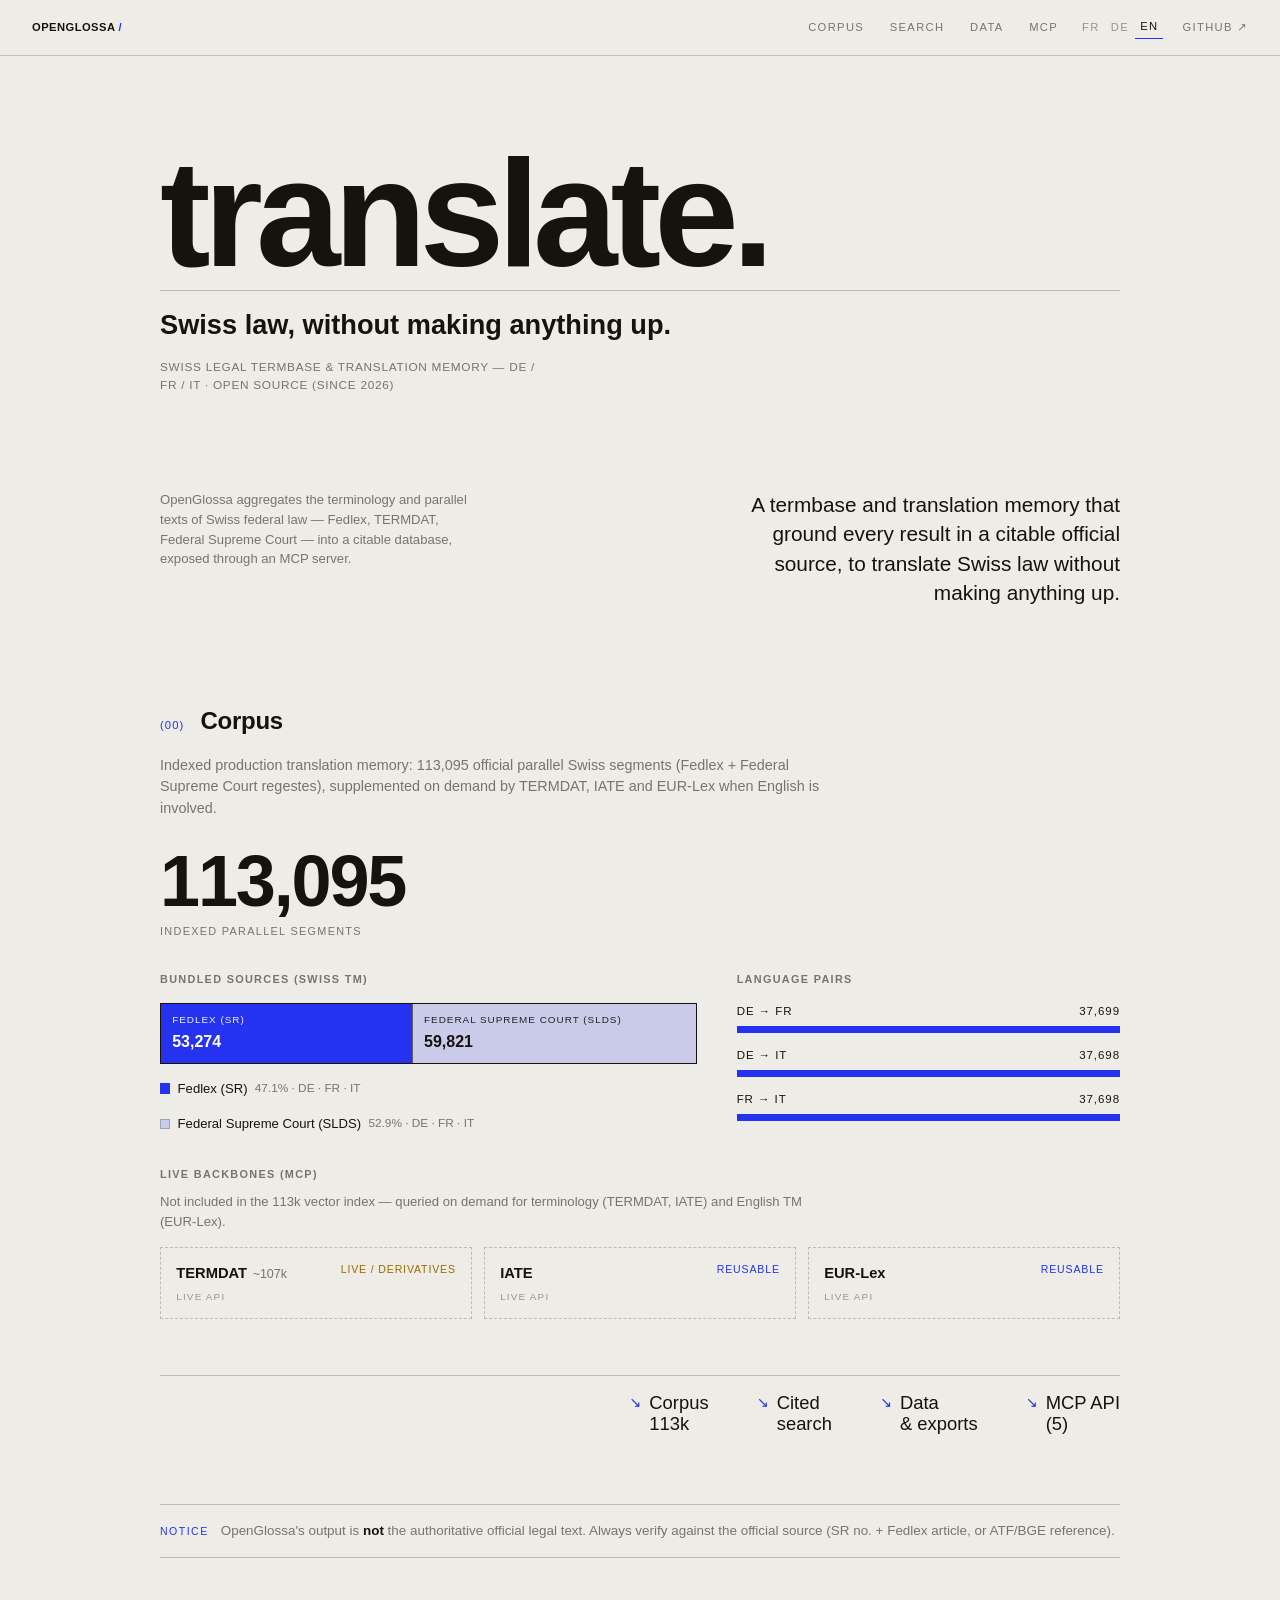
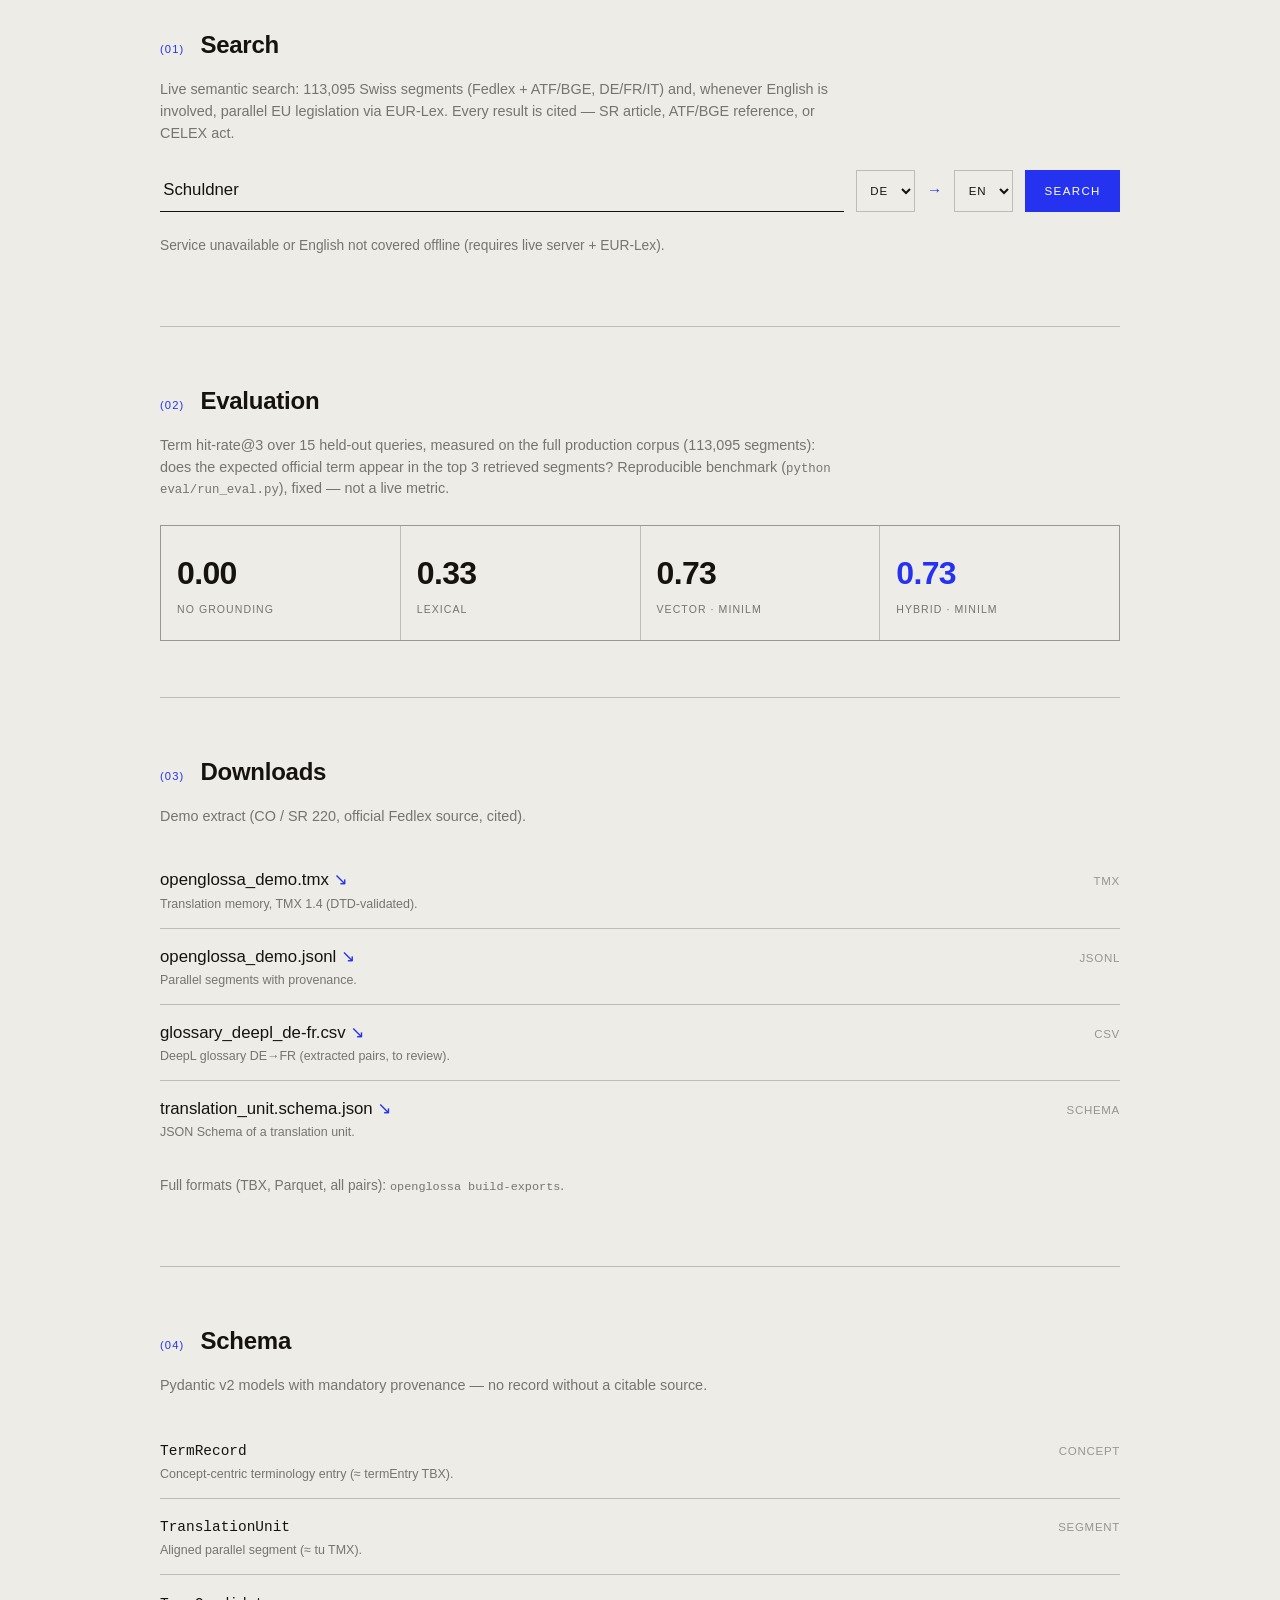
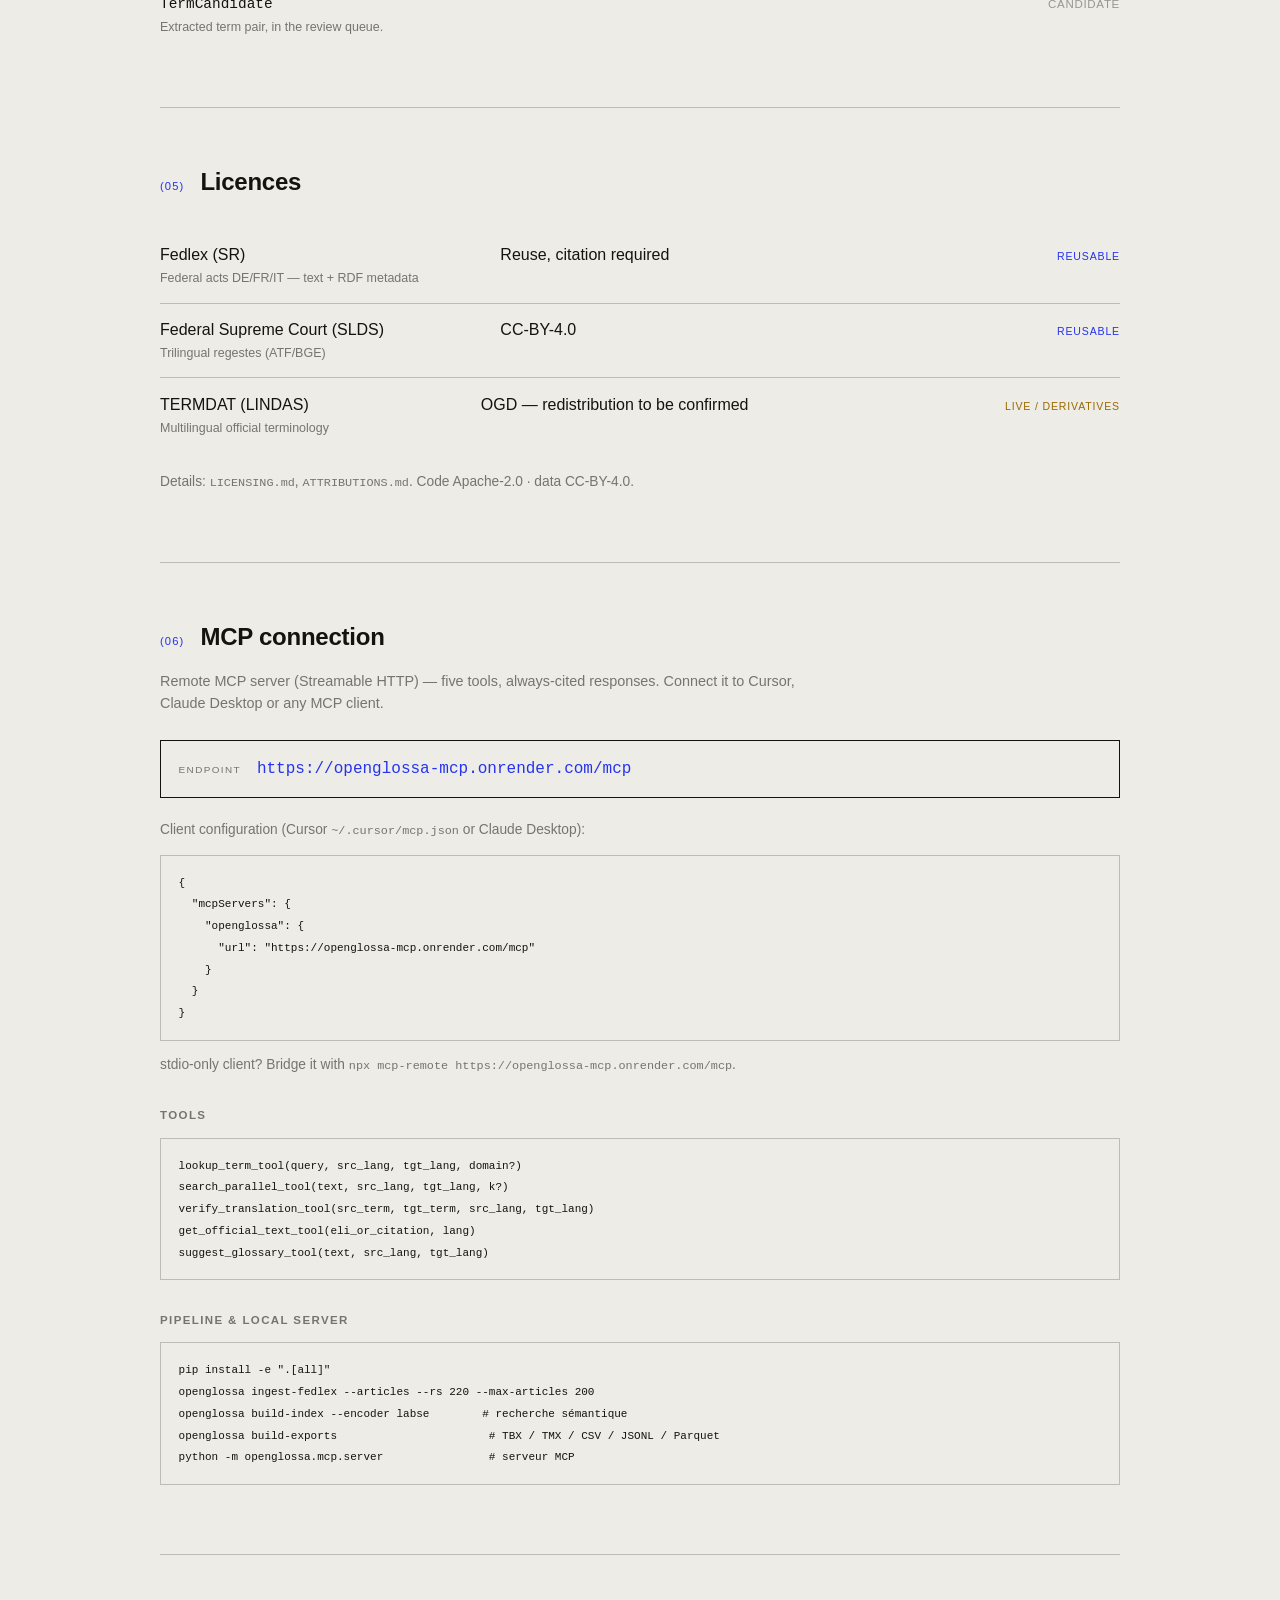
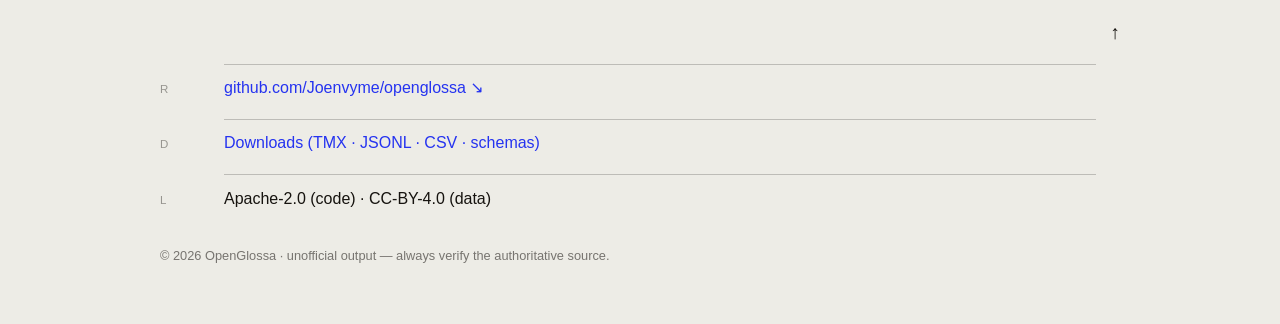
==== commit 888cacf6: "site: section Corpus avec graphiques Fedlex/SLDS, paires et sources live Co-authored-by: Cursor <cur" ====
--- a/public/index.html
+++ b/public/index.html
@@ -14,6 +14,7 @@
     <header class="topbar">
       <a class="brand" href="#top">openglossa <span>/</span></a>
       <nav class="topnav">
+        <a href="#corpus" data-i18n="nav.corpus">Corpus</a>
         <a href="#demo" data-i18n="nav.search">Recherche</a>
         <a href="#data" data-i18n="nav.data">Données</a>
         <a href="#api" data-i18n="nav.mcp">MCP</a>
@@ -50,7 +51,18 @@
         </p>
       </section>
 
+      <section id="corpus" class="block corpus-block">
+        <div class="block-head"><span class="num">(00)</span><h2 data-i18n="s00.h2">Corpus</h2></div>
+        <p class="lead" data-i18n="s00.lead">
+          Mémoire de traduction indexée en production : 113 095 segments parallèles
+          officiels suisses (Fedlex + regestes TF), complétés à la demande par
+          TERMDAT, IATE et EUR-Lex lorsque l'anglais est impliqué.
+        </p>
+        <div id="corpus-chart" class="corpus-chart" aria-live="polite"></div>
+      </section>
+
       <nav class="index">
+        <a href="#corpus"><span class="arrow">↘</span><span class="t" data-i18n="index.corpus">Corpus<br />113k</span></a>
         <a href="#demo"><span class="arrow">↘</span><span class="t" data-i18n="index.search">Recherche<br />citée</span></a>
         <a href="#data"><span class="arrow">↘</span><span class="t" data-i18n="index.data">Données<br />&amp; exports</span></a>
         <a href="#api"><span class="arrow">↘</span><span class="t" data-i18n="index.api">API MCP<br />(5)</span></a>
@@ -257,6 +269,7 @@
     </main>
 
     <script src="i18n.js"></script>
+    <script src="corpus.js"></script>
     <script src="app.js"></script>
   </body>
 </html>
--- a/public/styles.css
+++ b/public/styles.css
@@ -140,6 +140,68 @@
 .hint { color: var(--muted); font-size: 0.86rem; }
 .hint.scope { margin-bottom: 0.75rem; font-size: 0.8rem; line-height: 1.45; }
 
+/* ---------- corpus chart ---------- */
+.corpus-block { padding-top: 2.5rem; }
+.corpus-chart { margin-top: 0.5rem; }
+.corpus-headline { margin-bottom: 2rem; }
+.corpus-total {
+  font-size: clamp(2.4rem, 8vw, 4.5rem); font-weight: 600; letter-spacing: -0.03em;
+  font-variant-numeric: tabular-nums; line-height: 1;
+}
+.corpus-total-label {
+  margin-top: 0.35rem; font-size: 0.68rem; letter-spacing: 0.12em;
+  text-transform: uppercase; color: var(--muted);
+}
+.corpus-grid {
+  display: grid; grid-template-columns: 1.4fr 1fr; gap: 2rem 2.5rem;
+}
+.corpus-panel--live { grid-column: 1 / -1; }
+@media (max-width: 52rem) { .corpus-grid { grid-template-columns: 1fr; } }
+.corpus-sub {
+  margin: 0 0 1rem; font-size: 0.68rem; letter-spacing: 0.12em;
+  text-transform: uppercase; color: var(--muted); font-weight: 600;
+}
+.corpus-stack {
+  display: flex; width: 100%; min-height: 3.4rem; border: 1px solid var(--ink);
+}
+.corpus-seg {
+  display: flex; flex-direction: column; justify-content: center; gap: 0.15rem;
+  padding: 0.55rem 0.7rem; min-width: 0; border-right: 1px solid color-mix(in srgb, var(--bg) 35%, var(--ink));
+}
+.corpus-seg:last-child { border-right: 0; }
+.corpus-seg--fedlex { background: var(--accent); color: #fff; }
+.corpus-seg--slds { background: color-mix(in srgb, var(--accent) 18%, var(--bg)); color: var(--ink); }
+.corpus-seg-label { font-size: 0.62rem; letter-spacing: 0.1em; text-transform: uppercase; opacity: 0.92; }
+.corpus-seg-val { font-size: 1rem; font-weight: 600; font-variant-numeric: tabular-nums; }
+.corpus-legend { display: flex; flex-wrap: wrap; gap: 1rem 1.8rem; margin-top: 0.9rem; }
+.corpus-legend-item { display: flex; align-items: center; gap: 0.45rem; font-size: 0.82rem; }
+.corpus-legend-meta { color: var(--muted); font-size: 0.74rem; }
+.corpus-swatch { width: 0.65rem; height: 0.65rem; display: inline-block; }
+.corpus-swatch--fedlex { background: var(--accent); }
+.corpus-swatch--slds { background: color-mix(in srgb, var(--accent) 18%, var(--bg)); border: 1px solid var(--line); }
+.corpus-pairs { display: flex; flex-direction: column; gap: 0.85rem; }
+.corpus-pair-head {
+  display: flex; justify-content: space-between; gap: 1rem;
+  font-size: 0.72rem; letter-spacing: 0.08em; text-transform: uppercase; margin-bottom: 0.35rem;
+}
+.corpus-pair-bar { height: 0.45rem; background: color-mix(in srgb, var(--line) 55%, transparent); }
+.corpus-pair-bar span { display: block; height: 100%; background: var(--accent); }
+.corpus-live {
+  display: grid; grid-template-columns: repeat(3, 1fr); gap: 0.75rem;
+}
+@media (max-width: 40rem) { .corpus-live { grid-template-columns: 1fr; } }
+.corpus-live-note { margin: -0.4rem 0 1rem; font-size: 0.82rem; color: var(--muted); max-width: 42rem; }
+.corpus-live-item {
+  display: grid; grid-template-columns: 1fr auto; gap: 0.35rem 0.75rem; align-items: center;
+  padding: 0.85rem 0.95rem; border: 1px dashed var(--line);
+}
+.corpus-live-name { font-size: 0.92rem; font-weight: 600; }
+.corpus-live-scale { margin-left: 0.35rem; font-size: 0.78rem; font-weight: 400; color: var(--muted); }
+.corpus-live-tag {
+  grid-column: 1; font-size: 0.62rem; letter-spacing: 0.12em; text-transform: uppercase; color: var(--faint);
+}
+.corpus-live-item .badge { grid-column: 2; grid-row: 1 / span 2; justify-self: end; align-self: start; }
+
 /* ---------- metrics ---------- */
 .metrics { display: grid; grid-template-columns: repeat(4, 1fr); gap: 1px; background: var(--line); border: 1px solid var(--line); }
 @media (max-width: 40rem) { .metrics { grid-template-columns: repeat(2, 1fr); } }
